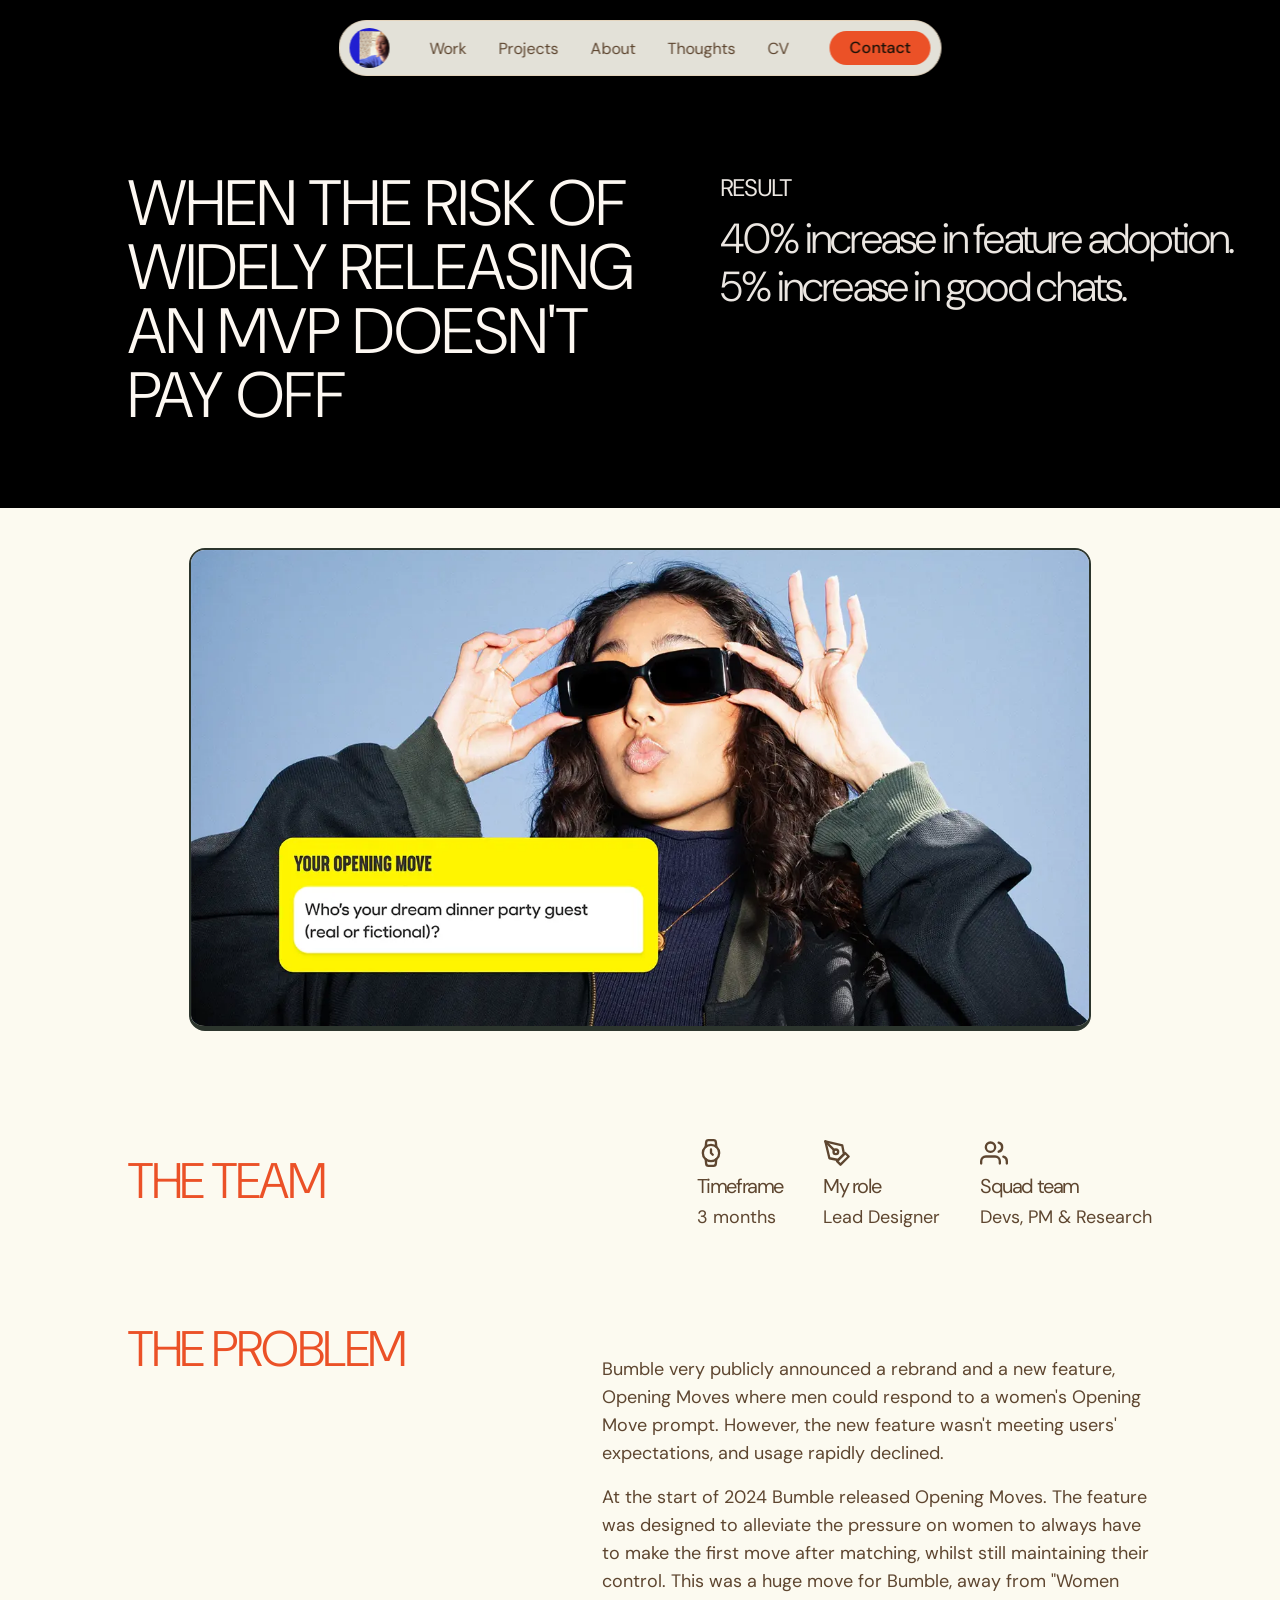
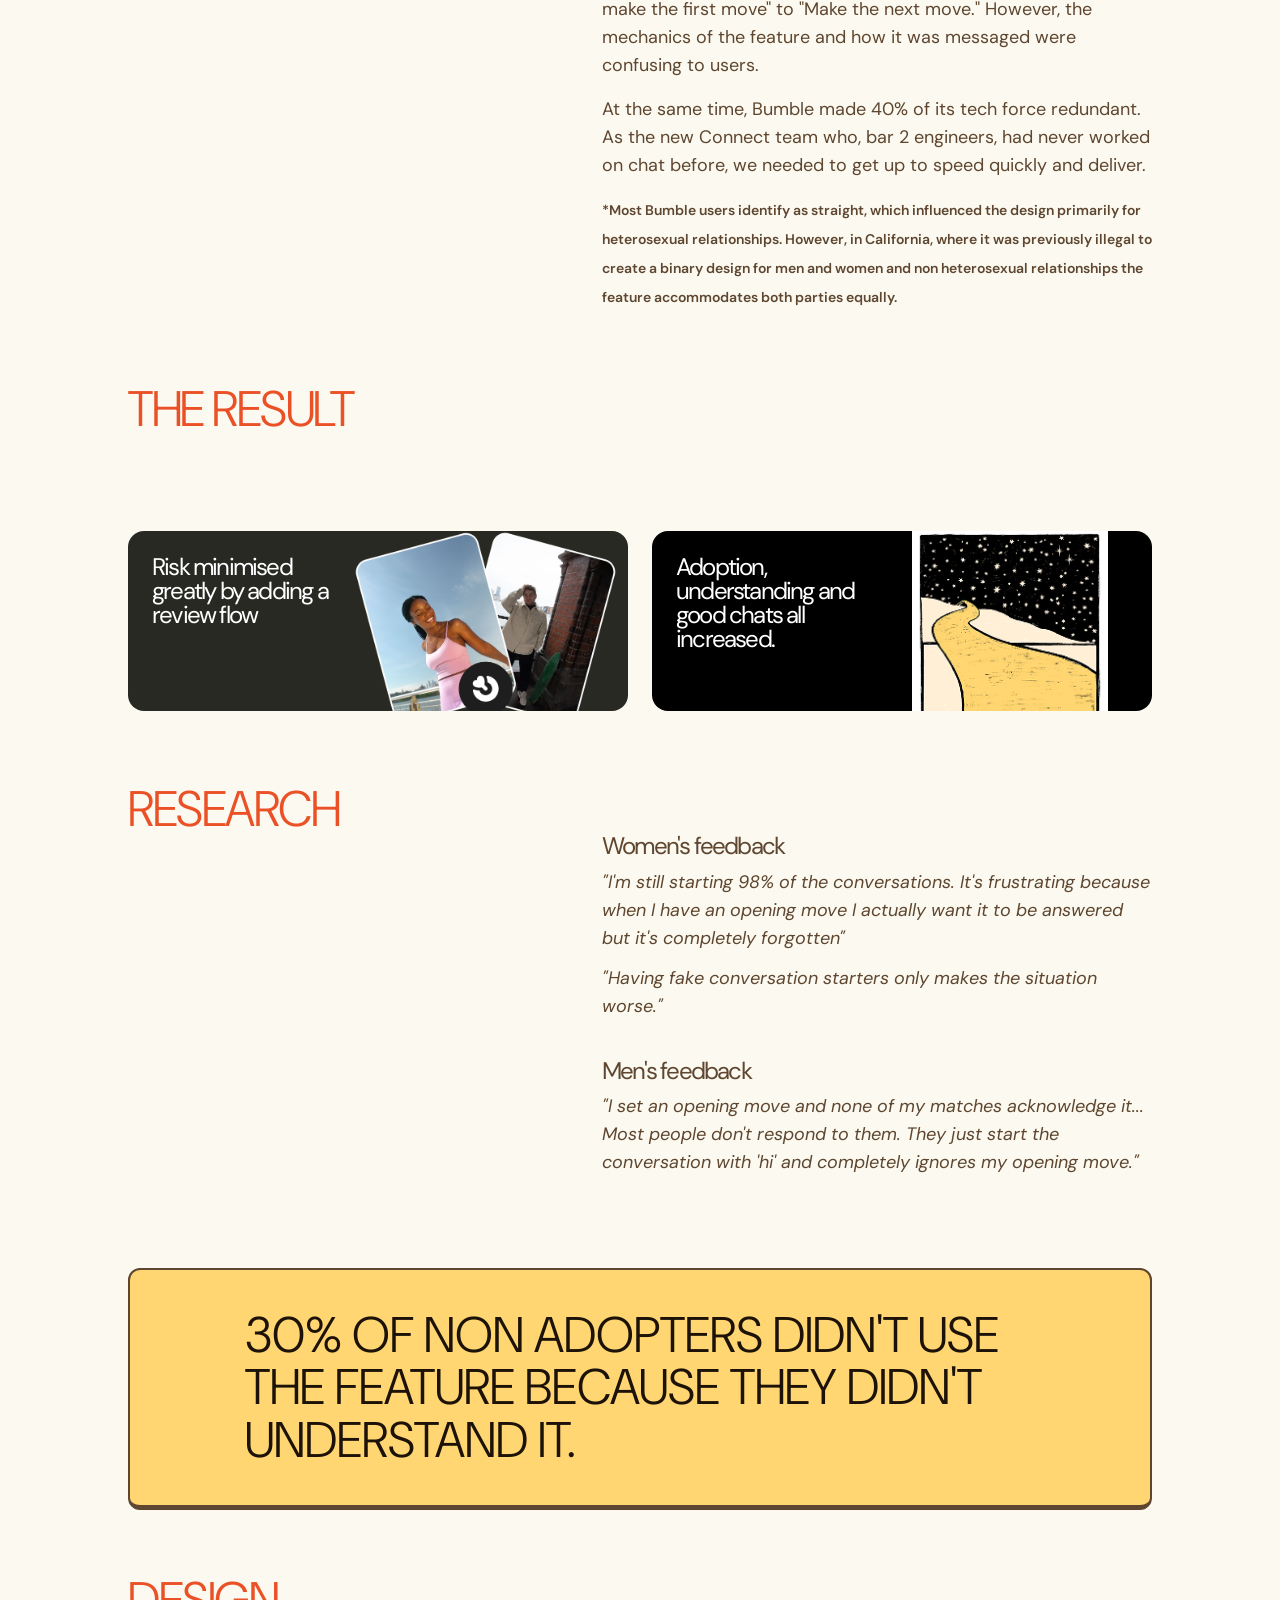
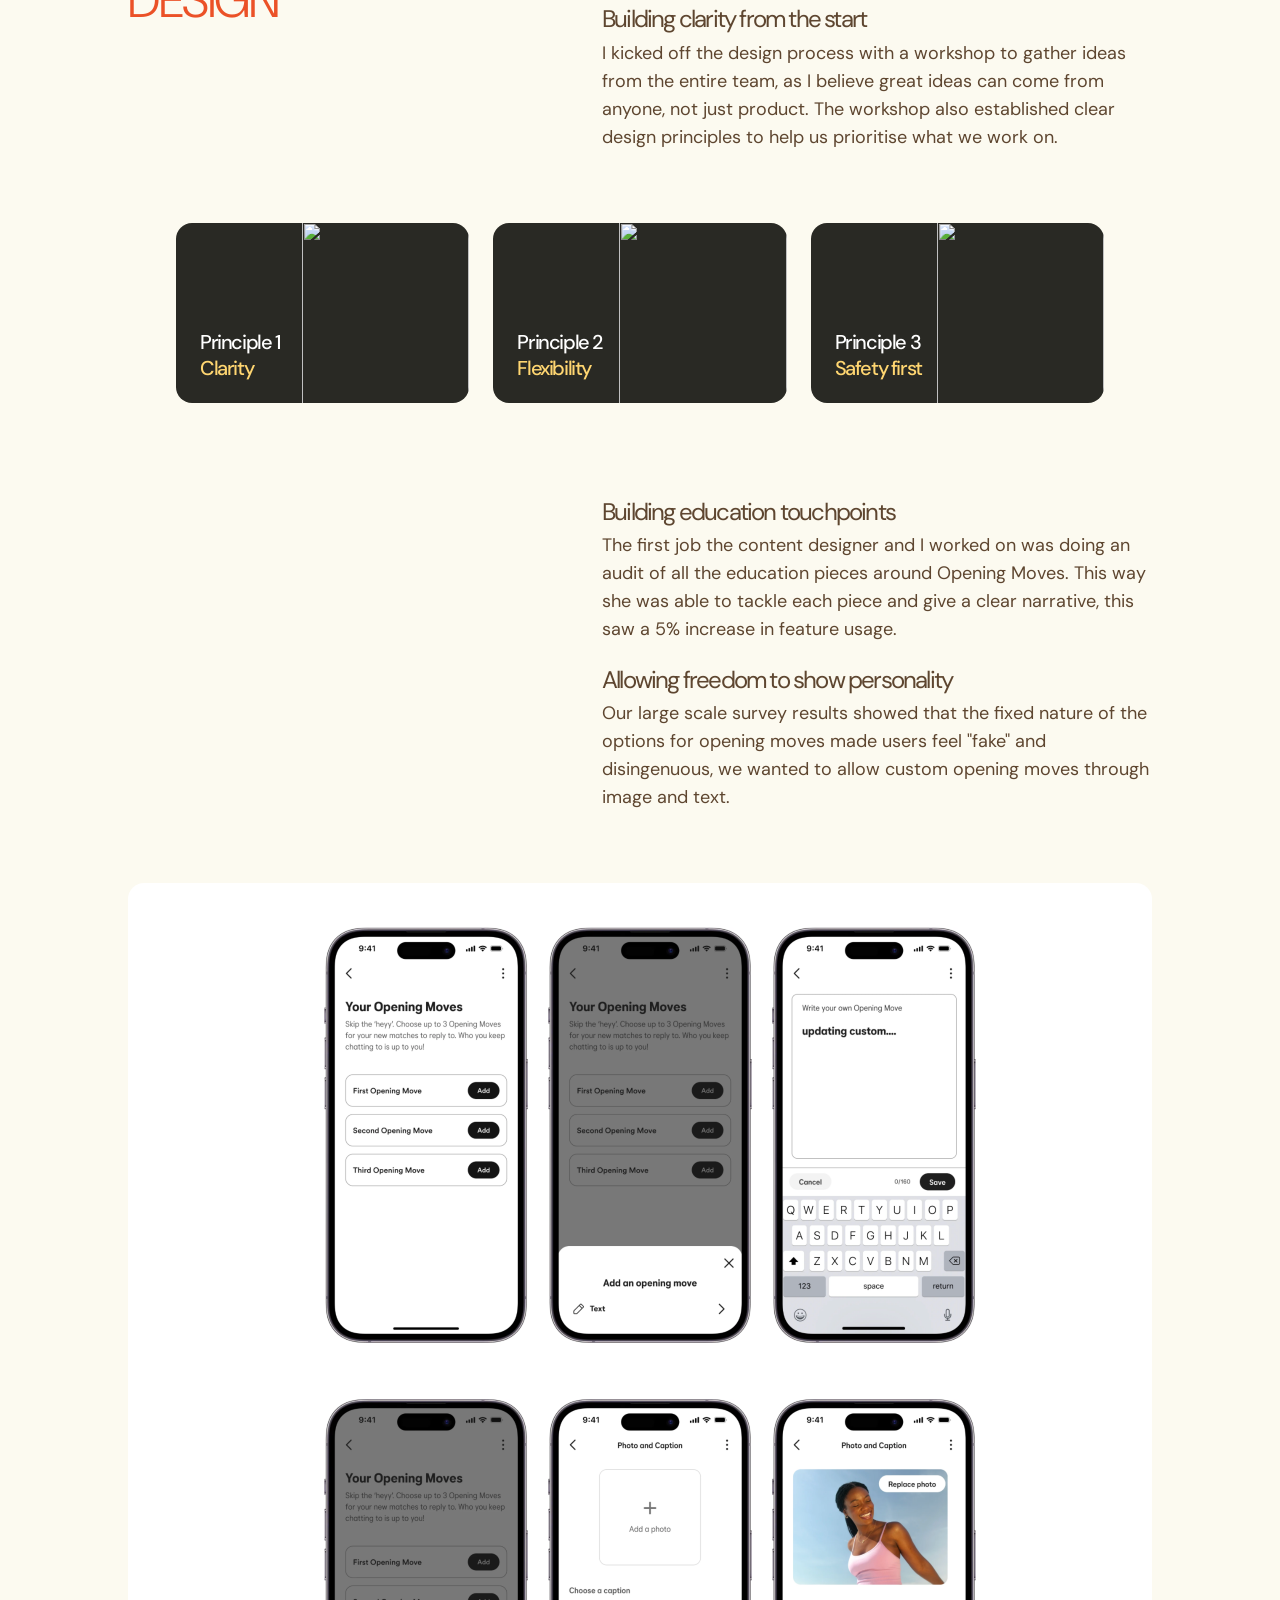
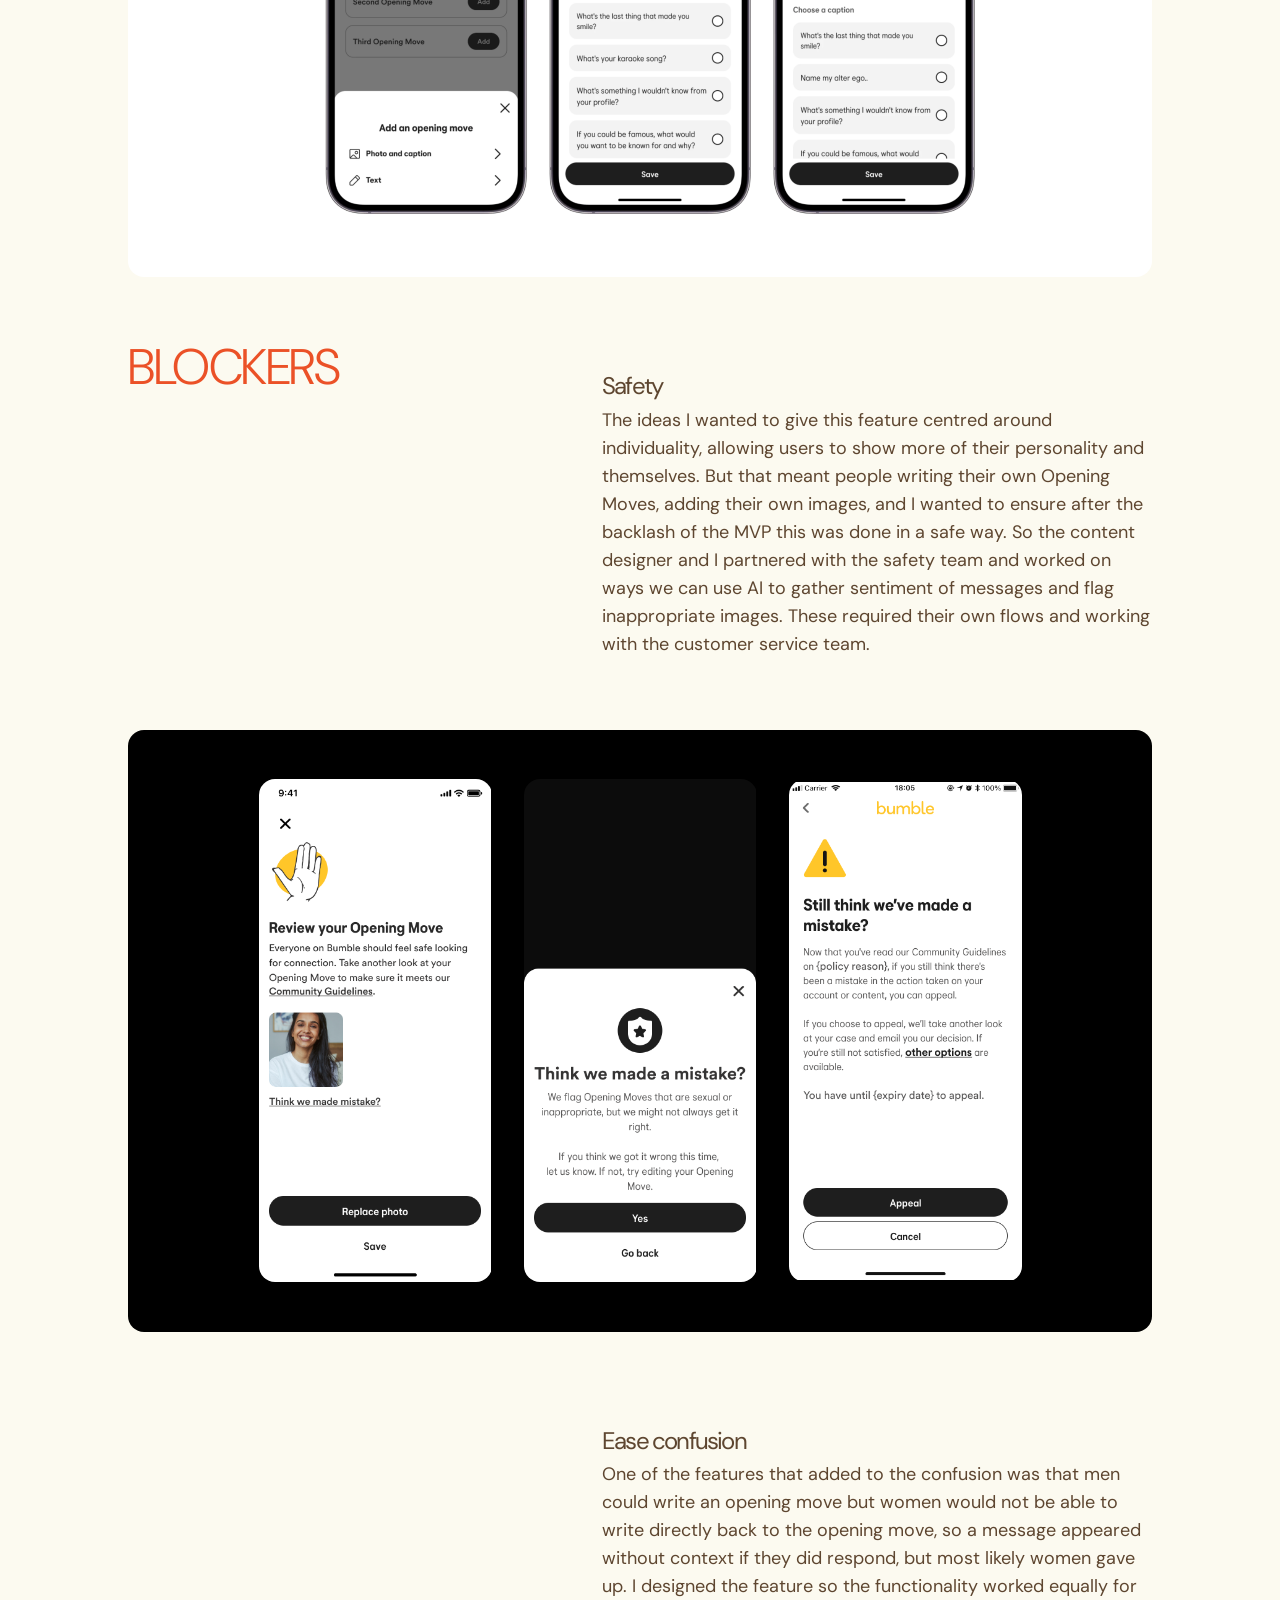
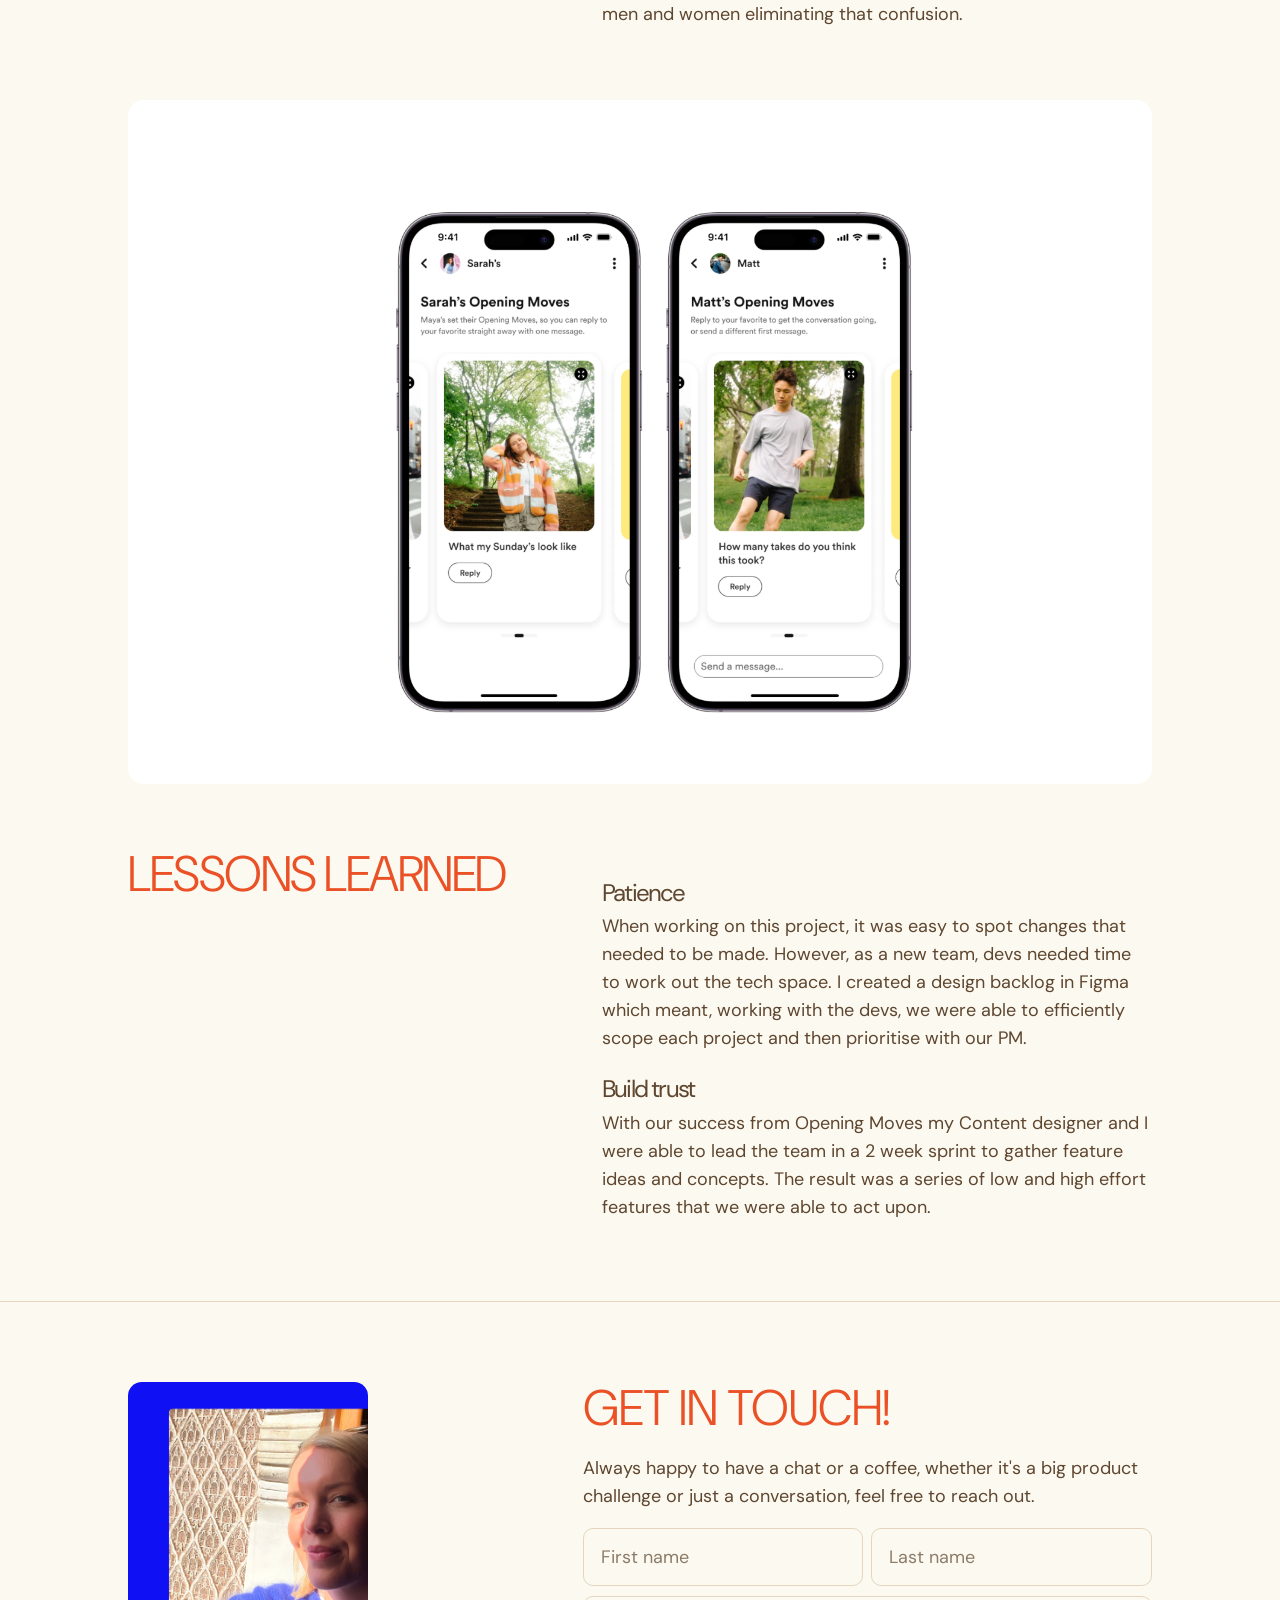
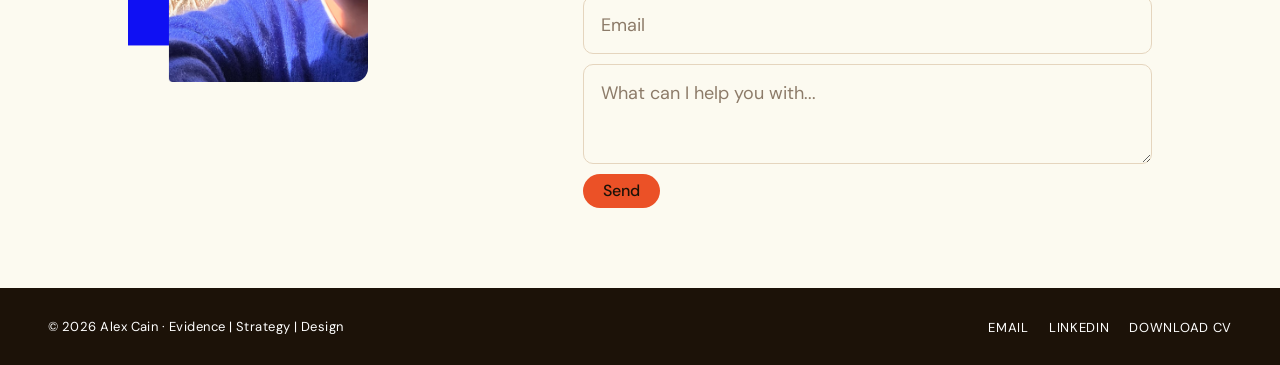
==== Bumble/index.html @ c49e1223 "Replace 'we' with 'I' in case study copy to better highlight personal contributions Co-Authored-By: " ====
<!DOCTYPE html>
<html lang="en">
<head>
  <meta charset="UTF-8">
  <meta name="viewport" content="width=device-width, initial-scale=1.0">
  <link rel="icon" type="image/svg+xml" href="../favicon.svg">
  <title>When the risk of widely releasing an MVP doesn't pay off — Alex Cain</title>
  <link rel="preconnect" href="https://fonts.googleapis.com">
  <link rel="preconnect" href="https://fonts.gstatic.com" crossorigin>
  <link href="https://fonts.googleapis.com/css2?family=DM+Sans:ital,wght@0,300;0,400;0,500;0,600;1,300;1,400&display=swap" rel="stylesheet">
  <script src="https://cdnjs.cloudflare.com/ajax/libs/gsap/3.12.2/gsap.min.js" defer></script>
  <script src="https://cdnjs.cloudflare.com/ajax/libs/gsap/3.12.2/ScrollTrigger.min.js" defer></script>
  <style>
    *, *::before, *::after { margin: 0; padding: 0; box-sizing: border-box; }

    :root {
      --blue:   #3737f5;
      --orange: #eb5127;
      --cream:  #fcfaf0;
      --brown:  #5e4630;
      --dark:   #1c1208;
      --border: #e5d5be;
      --white:  #ffffff;
      --pad-section-v:    80px;
      --pad-section-h:    48px;
      --pad-section-h-md: 4rem;
      --pad-section-h-lg: 8rem;
      --radius-card:  16px;
      --radius-pill:  100px;
      --radius-input: 10px;
    }

    html { scroll-behavior: smooth; }
    body {
      background: var(--cream);
      font-family: 'DM Sans', sans-serif;
      color: var(--brown);
      overflow-x: hidden;
    }

    /* ── NAV ── */
    .nav-wrapper {
      position: fixed; top: 20px; left: 50%; transform: translateX(-50%);
      z-index: 100;
    }
    .nav {
      display: flex; align-items: center; gap: 40px;
      padding: 8px 10px; height: 56px;
      background: rgba(252,250,240,.9);
      backdrop-filter: blur(8px); -webkit-backdrop-filter: blur(8px);
      border-radius: 28px; border: 1px solid var(--border);
      white-space: nowrap;
      transition: gap 0.3s ease;
    }
    .nav--scrolled .nav-avatar,
    .nav--scrolled .nav-links,
    .nav--scrolled .nav-hamburger { display: none; }
    .nav--scrolled { gap: 0; }
    .nav-avatar {
      width: 40px; height: 40px; border-radius: 50%; overflow: hidden; flex-shrink: 0;
      display: block; text-decoration: none;
    }
    .nav-avatar img { width: 100%; height: 100%; object-fit: cover; object-position: center top; display: block; }
    .nav-links { display: flex; align-items: center; gap: 32px; list-style: none; }
    .nav-links a {
      font-family: 'DM Sans', sans-serif; font-weight: 400; font-size: 16px;
      color: var(--brown); text-decoration: none; transition: opacity .15s;
    }
    .nav-links a:hover { opacity: .6; }
    a.nav-cta {
      background: var(--orange); color: var(--dark) !important;
      font-family: 'DM Sans', sans-serif; font-weight: 500; font-size: 16px;
      padding: 6px 20px 7px; border-radius: 99px;
      white-space: nowrap; text-decoration: none; transition: opacity .15s; letter-spacing: 0;
    }
    a.nav-cta:hover { opacity: .82; }
    .nav-hamburger {
      display: none; flex-direction: column; gap: 5px;
      cursor: pointer; background: none; border: none; padding: 4px; flex-shrink: 0;
    }
    .nav-hamburger span { display: block; width: 22px; height: 2px; background: var(--dark); border-radius: 2px; }
    .nav-drawer {
      display: none; position: absolute; top: calc(100% + 8px); left: 50%; transform: translateX(-50%);
      background: rgba(252,250,240,.97); backdrop-filter: blur(8px); -webkit-backdrop-filter: blur(8px);
      border: 1px solid var(--border); border-radius: 20px;
      padding: 16px 24px 20px; flex-direction: column; gap: 16px; z-index: 99;
      min-width: 200px;
    }
    .nav-drawer.open { display: flex; }
    .nav-drawer a {
      font-family: 'DM Sans', sans-serif; font-weight: 400; font-size: 18px;
      color: var(--brown); text-decoration: none; transition: opacity .15s;
    }
    .nav-drawer a:hover { opacity: .6; }
    .nav-drawer a.nav-cta {
      background: var(--orange); color: var(--dark) !important;
      padding: 8px 20px; border-radius: 99px; align-self: flex-start; margin-top: 4px; font-size: 16px;
    }

    /* ── SECTION HEADING ── */
    .section-heading {
      font-family: 'DM Sans', sans-serif; font-weight: 300;
      font-size: clamp(36px, 3.9vw, 50px); line-height: 1.05;
      color: var(--orange); text-transform: uppercase; letter-spacing: -1.5px;
    }

    /* ── CASE STUDY HERO ── */
    .cs-hero {
      background: #000000;
      display: flex;
      align-items: flex-start;
      justify-content: space-between;
      gap: 48px;
      padding: 172px var(--pad-section-h) var(--pad-section-v);
      min-height: 432px;
    }
    .cs-hero-left { flex: 0 0 auto; max-width: 544px; }
    .cs-hero-title {
      font-family: 'DM Sans', sans-serif; font-weight: 300;
      font-size: clamp(40px, 5.5vw, 64px); line-height: 1.0;
      color: #fdf8f2; text-transform: uppercase;
    }
    .cs-hero-right { flex: 0 0 auto; max-width: 550px; }
    .cs-results-label {
      font-family: 'DM Sans', sans-serif; font-weight: 400;
      font-size: 24px; letter-spacing: -1.8px;
      color: rgba(253,248,242,0.93);
      margin-bottom: 12px;
    }
    .cs-results-text {
      font-family: 'DM Sans', sans-serif; font-weight: 300;
      font-size: clamp(24px, 3.5vw, 42px); line-height: 1.15; letter-spacing: -1.8px;
      color: rgba(253,248,242,0.93);
    }

    /* ── HERO IMAGE ── */
    .cs-image-wrap {
      display: flex;
      justify-content: center;
      padding: 40px var(--pad-section-h) var(--pad-section-v);
    }
    .cs-image-frame {
      border: 2px solid #2c352d;
      border-bottom: 5px solid #2c352d;
      border-radius: 16px;
      overflow: hidden;
      max-width: 902px;
      width: 100%;
    }
    .cs-image-frame img,
    .cs-image-frame video { width: 100%; display: block; }

    /* ── TEAM STRIP ── */
    .cs-team {
      display: flex;
      align-items: center;
      justify-content: space-between;
      padding: 20px var(--pad-section-h);
      min-height: 128px;
    }
    .cs-team-heading {
      font-family: 'DM Sans', sans-serif; font-weight: 300;
      font-size: clamp(36px, 3.9vw, 50px); line-height: 1.05;
      color: var(--orange); text-transform: uppercase; letter-spacing: -1.5px;
    }
    .cs-team-meta {
      display: flex;
      gap: 40px;
      align-items: flex-start;
    }
    .cs-meta-block {
      display: flex;
      flex-direction: column;
      gap: 6px;
      padding-top: 8px;
    }
    .cs-meta-icon {
      width: 28px; height: 28px;
      display: block;
      margin-bottom: 2px;
    }
    .cs-meta-label {
      font-family: 'DM Sans', sans-serif; font-weight: 400;
      font-size: 20px; letter-spacing: -1.4px;
      color: var(--brown); line-height: 1.1;
    }
    .cs-meta-value {
      font-family: 'DM Sans', sans-serif; font-weight: 400;
      font-size: 18px; line-height: 28px;
      color: var(--brown);
    }

    /* ── CONTENT AREA ── */
    .cs-content {
      display: flex;
      flex-direction: column;
      gap: 64px;
      padding: 72px var(--pad-section-h);
    }

    /* ── CONTENT ROWS (2-col) ── */
    .cs-row {
      display: flex;
      justify-content: space-between;
      align-items: flex-start;
      gap: 40px;
    }
    .cs-row-left {
      flex: 0 0 380px;
      min-width: 0;
    }
    .cs-row-right {
      flex: 1;
      max-width: 550px;
      padding-top: 32px;
      padding-bottom: 8px;
    }
    .cs-row-right--wide { max-width: none; }

    /* Body text */
    .cs-body {
      font-family: 'DM Sans', sans-serif; font-weight: 400;
      font-size: 18px; line-height: 28px; color: var(--brown);
    }
    .cs-body p + p { margin-top: 16px; }
    .cs-body em { font-style: italic; }
    .cs-body strong { font-weight: 600; }
    .cs-sub {
      font-family: 'DM Sans', sans-serif; font-weight: 400;
      font-size: 24px; letter-spacing: -1.8px;
      color: var(--brown); line-height: 1.1;
      margin-bottom: 6px;
    }
    .cs-sub + .cs-sub { margin-top: 24px; }

    /* ── RESEARCH ITEMS ── */
    .cs-research-items {
      display: flex;
      flex-direction: column;
      gap: 0;
      max-width: 550px;
    }
    .cs-research-item {
      padding: 18px 0 20px;
    }
    .cs-research-label {
      font-family: 'DM Sans', sans-serif; font-weight: 400;
      font-size: 24px; letter-spacing: -1.8px; color: var(--brown);
      margin-bottom: 8px; line-height: 1.1;
    }
    .cs-research-body {
      font-family: 'DM Sans', sans-serif; font-weight: 400;
      font-size: 18px; line-height: 28px; color: var(--brown);
    }
    .cs-research-body em { font-style: italic; }
    .cs-research-body p + p { margin-top: 12px; }

    /* ── PULL QUOTE ── */
    .cs-pull-quote {
      border: 2px solid var(--brown);
      border-bottom: 5px solid var(--brown);
      border-radius: 12px;
      min-height: 242px;
      display: flex;
      align-items: center;
      justify-content: center;
      padding: 32px 48px;
      overflow: hidden;
    }
    .cs-pull-quote--yellow { background: #ffd671; }
    .cs-pull-quote--yellow .cs-pull-quote-text { color: var(--dark); }
    .cs-pull-quote-text {
      font-family: 'DM Sans', sans-serif; font-weight: 300;
      font-size: clamp(30px, 4vw, 50px); line-height: 1.05;
      text-transform: uppercase;
      max-width: 790px;
    }

    /* ── RESULT CARDS ── */
    .cs-result-cards {
      display: flex;
      gap: 24px;
      padding-top: 32px;
      padding-bottom: 8px;
    }
    .cs-principle-cards {
      display: flex;
      gap: 24px;
      padding: 0 48px;
    }

    /* ── DECO CARD (unified: result cards + principle cards) ── */
    .cs-deco-card {
      border-radius: 16px;
      overflow: hidden;
      position: relative;
      flex: 1;
      min-height: 180px;
    }
    .cs-deco-card--dark  { background: #292924; }
    .cs-deco-card--black { background: #000000; }
    .cs-deco-card-body {
      padding: 24px;
      position: relative;
      z-index: 1;
      width: 50%;
      display: flex;
      flex-direction: column;
      justify-content: flex-start;
      align-items: flex-start;
    }
    .cs-deco-card-body--end { justify-content: flex-end; min-height: 180px; }
    .cs-deco-card-img {
      position: absolute;
      right: 0;
      top: -1px;
      width: 57%;
      height: 196px;
    }
    .cs-deco-card-img img {
      width: 100%;
      height: 100%;
      object-fit: contain;
      object-position: center;
    }
    .cs-principle-cards .cs-deco-card-img img {
      object-fit: cover;
      object-position: top center;
    }
    .cs-deco-card-text {
      font-family: 'DM Sans', sans-serif; font-weight: 400;
      font-size: 24px; letter-spacing: -1.8px;
      color: white; line-height: 1.0;
    }
    .cs-principle-label {
      font-family: 'DM Sans', sans-serif; font-weight: 500;
      font-size: 20px; letter-spacing: -1.4px;
      color: white; line-height: 1.1;
      margin-bottom: 4px;
    }
    .cs-principle-name {
      font-family: 'DM Sans', sans-serif; font-weight: 500;
      font-size: 20px; letter-spacing: -1.4px;
      color: #ffd671; line-height: 1.1;
    }

    /* ── WHITE SCREENSHOT CARD ── */
    .cs-white-card {
      background: white;
      border-radius: 16px;
      overflow: hidden;
      display: flex;
      align-items: center;
      justify-content: center;
      padding: 32px;
    }
    .cs-white-card img {
      max-width: 685px;
      width: 100%;
      display: block;
      border-radius: 8px;
    }

    /* ── FULL WIDTH IMAGE ── */
    .cs-full-image {
      border: 1px solid #e5e7eb;
      border-bottom: 5px solid #e5e7eb;
      border-radius: 16px;
      overflow: hidden;
      width: 100%;
    }
    .cs-full-image img { width: 100%; display: block; }

    /* ── PHONE PANEL ── */
    .cs-phone-panel {
      background: #000000;
      border-radius: 16px;
      display: flex;
      gap: 32px;
      align-items: center;
      justify-content: center;
      min-height: 602px;
      overflow: hidden;
      width: 100%;
    }
    .cs-phone-panel-phone {
      height: 503px;
      width: 233px;
      border-radius: 16px;
      overflow: hidden;
      position: relative;
      flex-shrink: 0;
    }
    .cs-phone-panel-phone img {
      position: absolute;
      inset: 0;
      width: 100%;
      height: 100%;
      object-fit: contain;
    }

    /* ── CONTACT ── */
    .contact { border-top: 1px solid var(--border); padding: var(--pad-section-v) var(--pad-section-h); }
    .contact-grid { display: grid; grid-template-columns: 1fr 1.4fr; gap: 48px; max-width: 1450px; }
    .contact-photo { width: 240px; height: 300px; border-radius: 14px; object-fit: cover; object-position: center 15%; display: block; }
    .contact-blurb { font-family: 'DM Sans', sans-serif; font-weight: 400; font-size: 18px; line-height: 28px; color: var(--brown); margin-top: 20px; }
    .contact-heading { font-family: 'DM Sans', sans-serif; font-weight: 300; font-size: clamp(36px, 3.9vw, 50px); line-height: 1.05; color: var(--orange); text-transform: uppercase; margin-bottom: 8px; }
    .contact-form { display: flex; flex-direction: column; gap: 10px; margin-top: 18px; }
    .form-name-row { display: grid; grid-template-columns: 1fr 1fr; gap: 8px; }
    @media (max-width: 600px) { .form-name-row { grid-template-columns: 1fr; } }
    .form-field { background: var(--cream); border: 1px solid var(--border); border-radius: 10px; padding: 14px 17px; font-family: 'DM Sans', sans-serif; font-weight: 400; font-size: 18px; line-height: 28px; color: var(--dark); width: 100%; outline: none; appearance: none; transition: border-color .15s; }
    .form-field::placeholder { color: var(--brown); opacity: .7; }
    .form-field:focus { border-color: var(--orange); }
    textarea.form-field { height: 100px; resize: vertical; }
    .form-submit { background: var(--orange); color: var(--dark); font-family: 'DM Sans', sans-serif; font-weight: 500; font-size: 16px; letter-spacing: 0; border: none; border-radius: 99px; padding: 6px 20px 7px; cursor: pointer; align-self: flex-start; transition: opacity .15s; }
    .form-submit:hover { opacity: .82; }

    /* ── FOOTER BAR ── */
    .footer-bar { background: var(--dark); padding: 28px 48px; display: flex; align-items: center; justify-content: space-between; flex-wrap: wrap; gap: 12px; }
    .footer-copy { font-family: 'DM Sans', sans-serif; font-weight: 400; font-size: 13px; letter-spacing: .46px; color: var(--white); }
    .footer-links { display: flex; gap: 20px; list-style: none; }
    .footer-links a { font-family: 'DM Sans', sans-serif; font-weight: 400; font-size: 13px; letter-spacing: .69px; text-transform: uppercase; color: var(--white); text-decoration: none; transition: opacity .15s; }
    .footer-links a:hover { opacity: .65; }

    /* ── RESPONSIVE ── */
    @media (max-width: 900px) {
      .nav { gap: 16px; max-width: calc(100vw - 32px); }
      .nav-links { display: none; }
      .nav-hamburger { display: flex; }
      .cs-hero { flex-direction: column; gap: 32px; padding: 140px 24px 56px; min-height: auto; }
      .cs-hero-left { max-width: 100%; }
      .cs-hero-right { max-width: 100%; }
      .cs-image-wrap { padding: var(--pad-section-v) 24px; }
      .cs-team { flex-direction: column; align-items: flex-start; padding: 32px 24px; gap: 20px; min-height: auto; }
      .cs-team-meta { flex-wrap: wrap; gap: 24px; }
      .cs-content { padding: 48px 24px; gap: 48px; }
      .cs-row { flex-direction: column; gap: 12px; }
      .cs-row-left { flex: none; width: 100%; }
      .cs-row-right { max-width: 100%; padding-top: 0; padding-bottom: 0; }
      .cs-result-cards { flex-direction: column; padding-top: 0; gap: 16px; }
      .cs-principle-cards { flex-direction: column; padding: 0; gap: 16px; }
      .cs-deco-card { min-height: 160px; }
      .cs-deco-card-body { min-height: 160px; }
      .cs-white-card { padding: 16px; }
      .cs-phone-panel { flex-direction: column; align-items: center; gap: 20px; min-height: auto; padding: 24px; }
      .cs-phone-panel-phone { height: 432px; width: 200px; }
      .cs-pull-quote { padding: 24px; }
      .contact { padding: 56px 24px; }
      .contact-grid { grid-template-columns: 1fr; gap: 40px; }
      .contact-photo { width: 180px; height: 220px; }
      .footer-bar { padding: 24px; }
    }
    @media (max-width: 600px) {
      .cs-hero { padding: 120px 24px 48px; }
      .cs-hero-title { font-size: 36px; }
      .cs-results-text { font-size: 22px; }
      .cs-pull-quote-text { font-size: 28px; }
      .cs-team-heading { font-size: 36px; }
    }
    @media (min-width: 768px) {
      .cs-hero { padding-left: var(--pad-section-h-md); padding-right: var(--pad-section-h-md); }
      .cs-image-wrap { padding-left: var(--pad-section-h-md); padding-right: var(--pad-section-h-md); }
      .cs-team { padding-left: var(--pad-section-h-md); padding-right: var(--pad-section-h-md); }
      .cs-content { padding-left: var(--pad-section-h-md); padding-right: var(--pad-section-h-md); }
      .contact { padding-left: var(--pad-section-h-md); padding-right: var(--pad-section-h-md); }
    }
    @media (min-width: 1024px) {
      .cs-hero { padding-left: var(--pad-section-h-lg); padding-right: var(--pad-section-h-lg); }
      .cs-image-wrap { padding-left: var(--pad-section-h-lg); padding-right: var(--pad-section-h-lg); }
      .cs-team { padding-left: var(--pad-section-h-lg); padding-right: var(--pad-section-h-lg); }
      .cs-content { padding-left: var(--pad-section-h-lg); padding-right: var(--pad-section-h-lg); }
      .contact { padding-left: var(--pad-section-h-lg); padding-right: var(--pad-section-h-lg); }
    }
  </style>
  <!-- Google Analytics -->
  <script async src="https://www.googletagmanager.com/gtag/js?id=G-KH9T2QPRMX"></script>
  <script>
    window.dataLayer = window.dataLayer || [];
    function gtag(){dataLayer.push(arguments);}
    gtag('js', new Date());
    gtag('config', 'G-KH9T2QPRMX');
  </script>
</head>
<body>

<!-- NAV -->
<header>
  <div class="nav-wrapper">
    <nav class="nav" aria-label="Main navigation">
      <a href="../index.html" class="nav-avatar">
        <img src="../assets/alex-hero.jpg" alt="Alex Cain">
      </a>
      <ul class="nav-links" role="list">
        <li><a href="../work.html">Work</a></li>
        <li><a href="../projects.html">Projects</a></li>
        <li><a href="../about.html">About</a></li>
        <li><a href="https://substack.com/@alexcaindesign" target="_blank" rel="noopener">Thoughts</a></li>
        <li><a href="https://docs.google.com/document/d/1baQoC_o6pZB8Hsee8ddzqnkunp4sn146tAxX6LeLSK4/edit?pli=1&tab=t.vh9lp2u1ry7g#heading=h.x8fm1uorkbaw" target="_blank" rel="noopener">CV</a></li>
      </ul>
      <a href="#contact" class="nav-cta">Contact</a>
      <button class="nav-hamburger" aria-label="Open menu" aria-expanded="false" onclick="toggleMenu(this)">
        <span></span><span></span><span></span>
      </button>
    </nav>
    <nav class="nav-drawer" id="navDrawer" aria-label="Mobile navigation">
      <a href="../work.html" onclick="closeMenu()">Work</a>
      <a href="../projects.html" onclick="closeMenu()">Projects</a>
      <a href="../about.html" onclick="closeMenu()">About</a>
      <a href="../index.html#apps" onclick="closeMenu()">Thoughts</a>
      <a href="https://docs.google.com/document/d/1baQoC_o6pZB8Hsee8ddzqnkunp4sn146tAxX6LeLSK4/edit?pli=1&tab=t.vh9lp2u1ry7g#heading=h.x8fm1uorkbaw" target="_blank" rel="noopener" onclick="closeMenu()">CV</a>
      <a href="#contact" class="nav-cta" onclick="closeMenu()">Contact</a>
    </nav>
  </div>
</header>

<!-- CASE STUDY HERO -->
<section class="cs-hero" aria-label="Case study hero">
  <div class="cs-hero-left">
    <h1 class="cs-hero-title">When the risk of widely releasing an MVP doesn't pay off</h1>
  </div>
  <div class="cs-hero-right">
    <p class="cs-results-label">RESULT</p>
    <p class="cs-results-text">40% increase in feature adoption.</p>
    <p class="cs-results-text">5% increase in good chats.</p>
  </div>
</section>

<!-- HERO IMAGE -->
<div class="cs-image-wrap">
  <div class="cs-image-frame">
    <img src="hero-bumble.jpg" alt="Bumble Opening Moves case study">
  </div>
</div>

<!-- TEAM STRIP -->
<div class="cs-team">
  <h2 class="cs-team-heading">The team</h2>
  <div class="cs-team-meta">
    <div class="cs-meta-block">
      <svg class="cs-meta-icon" viewBox="0 0 24 24" fill="none" stroke="currentColor" stroke-width="2" stroke-linecap="round" stroke-linejoin="round" aria-hidden="true"><circle cx="12" cy="12" r="7"/><polyline points="12 9 12 12 13.5 13.5"/><path d="M16.51 17.35l-.35 3.83a2 2 0 0 1-2 1.82H9.83a2 2 0 0 1-2-1.82l-.35-3.83m.01-10.7l.35-3.83A2 2 0 0 1 9.83 1h4.35a2 2 0 0 1 2 1.82l.35 3.83"/></svg>
      <span class="cs-meta-label">Timeframe</span>
      <span class="cs-meta-value">3 months</span>
    </div>
    <div class="cs-meta-block">
      <svg class="cs-meta-icon" viewBox="0 0 24 24" fill="none" stroke="currentColor" stroke-width="2" stroke-linecap="round" stroke-linejoin="round" aria-hidden="true"><path d="M12 19l7-7 3 3-7 7-3-3z"/><path d="M18 13l-1.5-7.5L2 2l3.5 14.5L13 18l5-5z"/><path d="M2 2l7.586 7.586"/><circle cx="11" cy="11" r="2"/></svg>
      <span class="cs-meta-label">My role</span>
      <span class="cs-meta-value">Lead Designer</span>
    </div>
    <div class="cs-meta-block">
      <svg class="cs-meta-icon" viewBox="0 0 24 24" fill="none" stroke="currentColor" stroke-width="2" stroke-linecap="round" stroke-linejoin="round" aria-hidden="true"><path d="M17 21v-2a4 4 0 0 0-4-4H5a4 4 0 0 0-4 4v2"/><circle cx="9" cy="7" r="4"/><path d="M23 21v-2a4 4 0 0 0-3-3.87"/><path d="M16 3.13a4 4 0 0 1 0 7.75"/></svg>
      <span class="cs-meta-label">Squad team</span>
      <span class="cs-meta-value">Devs, PM &amp; Research</span>
    </div>
  </div>
</div>

<!-- CONTENT -->
<div class="cs-content">

  <!-- THE PROBLEM -->
  <div class="cs-row">
    <div class="cs-row-left">
      <h2 class="section-heading">The problem</h2>
    </div>
    <div class="cs-row-right">
      <div class="cs-body">
        <p>Bumble very publicly announced a rebrand and a new feature, Opening Moves where men could respond to a women's Opening Move prompt. However, the new feature wasn't meeting users' expectations, and usage rapidly declined.</p>
        <p>At the start of 2024 Bumble released Opening Moves. The feature was designed to alleviate the pressure on women to always have to make the first move after matching, whilst still maintaining their control. This was a huge move for Bumble, away from "Women make the first move" to "Make the next move." However, the mechanics of the feature and how it was messaged were confusing to users.</p>
        <p>At the same time, Bumble made 40% of its tech force redundant. As the new Connect team who, bar 2 engineers, had never worked on chat before, we needed to get up to speed quickly and deliver.</p>
        <p style="margin-top:16px"><strong style="font-size:14px; font-weight:600;">*Most Bumble users identify as straight, which influenced the design primarily for heterosexual relationships. However, in California, where it was previously illegal to create a binary design for men and women and non heterosexual relationships the feature accommodates both parties equally.</strong></p>
      </div>
    </div>
  </div>

  <!-- THE RESULT -->
  <div class="cs-row">
    <div class="cs-row-left">
      <h2 class="section-heading">The Result</h2>
    </div>
  </div>
  <div class="cs-result-cards">
    <div class="cs-deco-card cs-deco-card--dark">
      <div class="cs-deco-card-body">
        <p class="cs-deco-card-text">Risk minimised greatly by adding a review flow</p>
      </div>
      <div class="cs-deco-card-img">
        <img src="result-deco-a.png" alt="">
      </div>
    </div>
    <div class="cs-deco-card cs-deco-card--black">
      <div class="cs-deco-card-body">
        <p class="cs-deco-card-text">Adoption, understanding and good chats all increased.</p>
      </div>
      <div class="cs-deco-card-img">
        <img src="result-deco-b.png" alt="">
      </div>
    </div>
  </div>

  <!-- RESEARCH -->
  <div class="cs-row">
    <div class="cs-row-left">
      <h2 class="section-heading">Research</h2>
    </div>
    <div class="cs-row-right">
      <div class="cs-research-items">
        <div class="cs-research-item">
          <p class="cs-research-label">Women's feedback</p>
          <div class="cs-research-body">
            <p><em>"I'm still starting 98% of the conversations. It's frustrating because when I have an opening move I actually want it to be answered but it's completely forgotten"</em></p>
            <p><em>"Having fake conversation starters only makes the situation worse."</em></p>
          </div>
        </div>
        <div class="cs-research-item">
          <p class="cs-research-label">Men's feedback</p>
          <div class="cs-research-body">
            <p><em>"I set an opening move and none of my matches acknowledge it... Most people don't respond to them. They just start the conversation with 'hi' and completely ignores my opening move."</em></p>
          </div>
        </div>
      </div>
    </div>
  </div>

  <!-- PULL QUOTE -->
  <div class="cs-pull-quote cs-pull-quote--yellow">
    <p class="cs-pull-quote-text">30% of non adopters didn't use the feature because they didn't understand it.</p>
  </div>

  <!-- DESIGN -->
  <div class="cs-row">
    <div class="cs-row-left">
      <h2 class="section-heading">Design</h2>
    </div>
    <div class="cs-row-right">
      <p class="cs-sub">Building clarity from the start</p>
      <div class="cs-body">
        <p>I kicked off the design process with a workshop to gather ideas from the entire team, as I believe great ideas can come from anyone, not just product. The workshop also established clear design principles to help us prioritise what we work on.</p>
      </div>
    </div>
  </div>

  <!-- PRINCIPLE CARDS -->
  <div class="cs-principle-cards">
    <div class="cs-deco-card cs-deco-card--dark">
      <div class="cs-deco-card-body cs-deco-card-body--end">
        <p class="cs-principle-label">Principle 1</p>
        <p class="cs-principle-name">Clarity</p>
      </div>
      <div class="cs-deco-card-img">
        <img src="principle-deco-a.png" alt="">
      </div>
    </div>
    <div class="cs-deco-card cs-deco-card--dark">
      <div class="cs-deco-card-body cs-deco-card-body--end">
        <p class="cs-principle-label">Principle 2</p>
        <p class="cs-principle-name">Flexibility</p>
      </div>
      <div class="cs-deco-card-img">
        <img src="principle-deco-b.png" alt="">
      </div>
    </div>
    <div class="cs-deco-card cs-deco-card--dark">
      <div class="cs-deco-card-body cs-deco-card-body--end">
        <p class="cs-principle-label">Principle 3</p>
        <p class="cs-principle-name">Safety first</p>
      </div>
      <div class="cs-deco-card-img">
        <img src="principle-deco-c.png" alt="" style="object-position: right top;">
      </div>
    </div>
  </div>

  <!-- DESIGN CONTINUED (no heading) -->
  <div class="cs-row">
    <div class="cs-row-left"><!-- spacing --></div>
    <div class="cs-row-right">
      <p class="cs-sub">Building education touchpoints</p>
      <div class="cs-body">
        <p>The first job the content designer and I worked on was doing an audit of all the education pieces around Opening Moves. This way she was able to tackle each piece and give a clear narrative, this saw a 5% increase in feature usage.</p>
      </div>
      <p class="cs-sub" style="margin-top: 24px;">Allowing freedom to show personality</p>
      <div class="cs-body">
        <p>Our large scale survey results showed that the fixed nature of the options for opening moves made users feel "fake" and disingenuous, we wanted to allow custom opening moves through image and text.</p>
      </div>
    </div>
  </div>

  <!-- SCREENSHOT 1 -->
  <div class="cs-white-card">
    <img src="screenshot-1.png" alt="Opening Moves design — education and customisation">
  </div>

  <!-- BLOCKERS -->
  <div class="cs-row">
    <div class="cs-row-left">
      <h2 class="section-heading">Blockers</h2>
    </div>
    <div class="cs-row-right">
      <p class="cs-sub">Safety</p>
      <div class="cs-body">
        <p>The ideas I wanted to give this feature centred around individuality, allowing users to show more of their personality and themselves. But that meant people writing their own Opening Moves, adding their own images, and I wanted to ensure after the backlash of the MVP this was done in a safe way. So the content designer and I partnered with the safety team and worked on ways we can use AI to gather sentiment of messages and flag inappropriate images. These required their own flows and working with the customer service team.</p>
      </div>
    </div>
  </div>

  <!-- PHONE PANEL -->
  <div class="cs-phone-panel">
    <div class="cs-phone-panel-phone">
      <img src="phone-a.png" alt="Bumble Opening Moves — review flow screen">
    </div>
    <div class="cs-phone-panel-phone">
      <img src="phone-b.png" alt="Bumble Opening Moves — appeal prompt screen">
    </div>
    <div class="cs-phone-panel-phone">
      <img src="phone-c.png" alt="Bumble Opening Moves — appeal confirmation screen">
    </div>
  </div>

  <!-- EASE CONFUSION (no heading) -->
  <div class="cs-row">
    <div class="cs-row-left"><!-- spacing --></div>
    <div class="cs-row-right">
      <p class="cs-sub">Ease confusion</p>
      <div class="cs-body">
        <p>One of the features that added to the confusion was that men could write an opening move but women would not be able to write directly back to the opening move, so a message appeared without context if they did respond, but most likely women gave up. I designed the feature so the functionality worked equally for men and women eliminating that confusion.</p>
      </div>
    </div>
  </div>

  <!-- SCREENSHOT 3 -->
  <div class="cs-white-card">
    <img src="screenshot-3.png" alt="Opening Moves redesigned flow for men and women">
  </div>

  <!-- LESSONS LEARNED -->
  <div class="cs-row">
    <div class="cs-row-left">
      <h2 class="section-heading">Lessons learned</h2>
    </div>
    <div class="cs-row-right">
      <p class="cs-sub">Patience</p>
      <div class="cs-body">
        <p>When working on this project, it was easy to spot changes that needed to be made. However, as a new team, devs needed time to work out the tech space. I created a design backlog in Figma which meant, working with the devs, we were able to efficiently scope each project and then prioritise with our PM.</p>
      </div>
      <p class="cs-sub" style="margin-top: 24px;">Build trust</p>
      <div class="cs-body">
        <p>With our success from Opening Moves my Content designer and I were able to lead the team in a 2 week sprint to gather feature ideas and concepts. The result was a series of low and high effort features that we were able to act upon.</p>
      </div>
    </div>
  </div>

</div><!-- /cs-content -->

<!-- LET'S WORK TOGETHER -->
<section class="contact" id="contact" aria-labelledby="contact-heading">
  <div class="contact-grid">
    <div>
      <img src="../assets/alex-contact.jpg" alt="Alex Cain" class="contact-photo">
    </div>
    <div>
      <h2 class="contact-heading" id="contact-heading">Get in touch!</h2>
      <p class="contact-blurb">Always happy to have a chat or a coffee, whether it's a big product challenge or just a conversation, feel free to reach&nbsp;out.</p>
      <form class="contact-form" action="https://formsubmit.co/hi@alexecain.com" method="POST">
        <input type="hidden" name="_subject" value="New message from portfolio">
        <input type="hidden" name="_captcha" value="false">
        <div class="form-name-row">
          <input type="text"  class="form-field" name="first_name" placeholder="First name" autocomplete="given-name" required>
          <input type="text"  class="form-field" name="last_name"  placeholder="Last name"  autocomplete="family-name">
        </div>
        <input type="email" class="form-field" name="email" placeholder="Email" autocomplete="email" required>
        <textarea class="form-field" name="message" placeholder="What can I help you with..." required></textarea>
        <button type="submit" class="form-submit">Send</button>
      </form>
    </div>
  </div>
</section>

<!-- FOOTER BAR -->
<footer class="footer-bar">
  <p class="footer-copy">© 2026 Alex Cain · Evidence | Strategy | Design</p>
  <ul class="footer-links" role="list">
    <li><a href="mailto:hi@alexecain.com">Email</a></li>
    <li><a href="https://www.linkedin.com/in/alexandraecain/" target="_blank" rel="noopener noreferrer">LinkedIn</a></li>
    <li><a href="https://docs.google.com/document/d/1baQoC_o6pZB8Hsee8ddzqnkunp4sn146tAxX6LeLSK4/edit?pli=1&tab=t.vh9lp2u1ry7g#heading=h.x8fm1uorkbaw" target="_blank" rel="noopener">Download CV</a></li>
  </ul>
</footer>

<script>
  function toggleMenu(btn) {
    const drawer = document.getElementById('navDrawer');
    const open = drawer.classList.toggle('open');
    btn.setAttribute('aria-expanded', String(open));
  }
  function closeMenu() {
    document.getElementById('navDrawer').classList.remove('open');
    const btn = document.querySelector('.nav-hamburger');
    if (btn) btn.setAttribute('aria-expanded', 'false');
  }

  // Nav scroll collapse
  (function () {
    var wrapper = document.querySelector('.nav-wrapper');
    if (!wrapper) return;
    function onScroll() {
      wrapper.classList.toggle('nav--scrolled', window.scrollY > 60);
    }
    window.addEventListener('scroll', onScroll, { passive: true });
  })();

  // GSAP scroll animations
  window.addEventListener('DOMContentLoaded', function () {
    if (typeof gsap === 'undefined') return;
    gsap.registerPlugin(ScrollTrigger);

    // Hero entrance
    gsap.from('.cs-hero-title', { y: 24, opacity: 0, duration: 0.65, ease: 'power2.out', delay: 0.1 });
    gsap.from('.cs-hero-right', { y: 20, opacity: 0, duration: 0.65, ease: 'power2.out', delay: 0.25 });
    gsap.from('.cs-image-frame', { y: 28, opacity: 0, duration: 0.7, ease: 'power2.out', delay: 0.4 });

    // Team strip
    gsap.from('.cs-team', {
      y: 20, opacity: 0, duration: 0.55, ease: 'power2.out',
      scrollTrigger: { trigger: '.cs-team', start: 'top 88%', toggleActions: 'play none none none' }
    });

    // Each content row
    document.querySelectorAll('.cs-row, .cs-pull-quote, .cs-full-image, .cs-phone-panel, .cs-white-card, .cs-result-cards, .cs-principle-cards').forEach(function (el) {
      gsap.from(el, {
        y: 28, opacity: 0, duration: 0.65, ease: 'power2.out',
        scrollTrigger: { trigger: el, start: 'top 87%', toggleActions: 'play none none none' }
      });
    });
  });
</script>
</body>
</html>
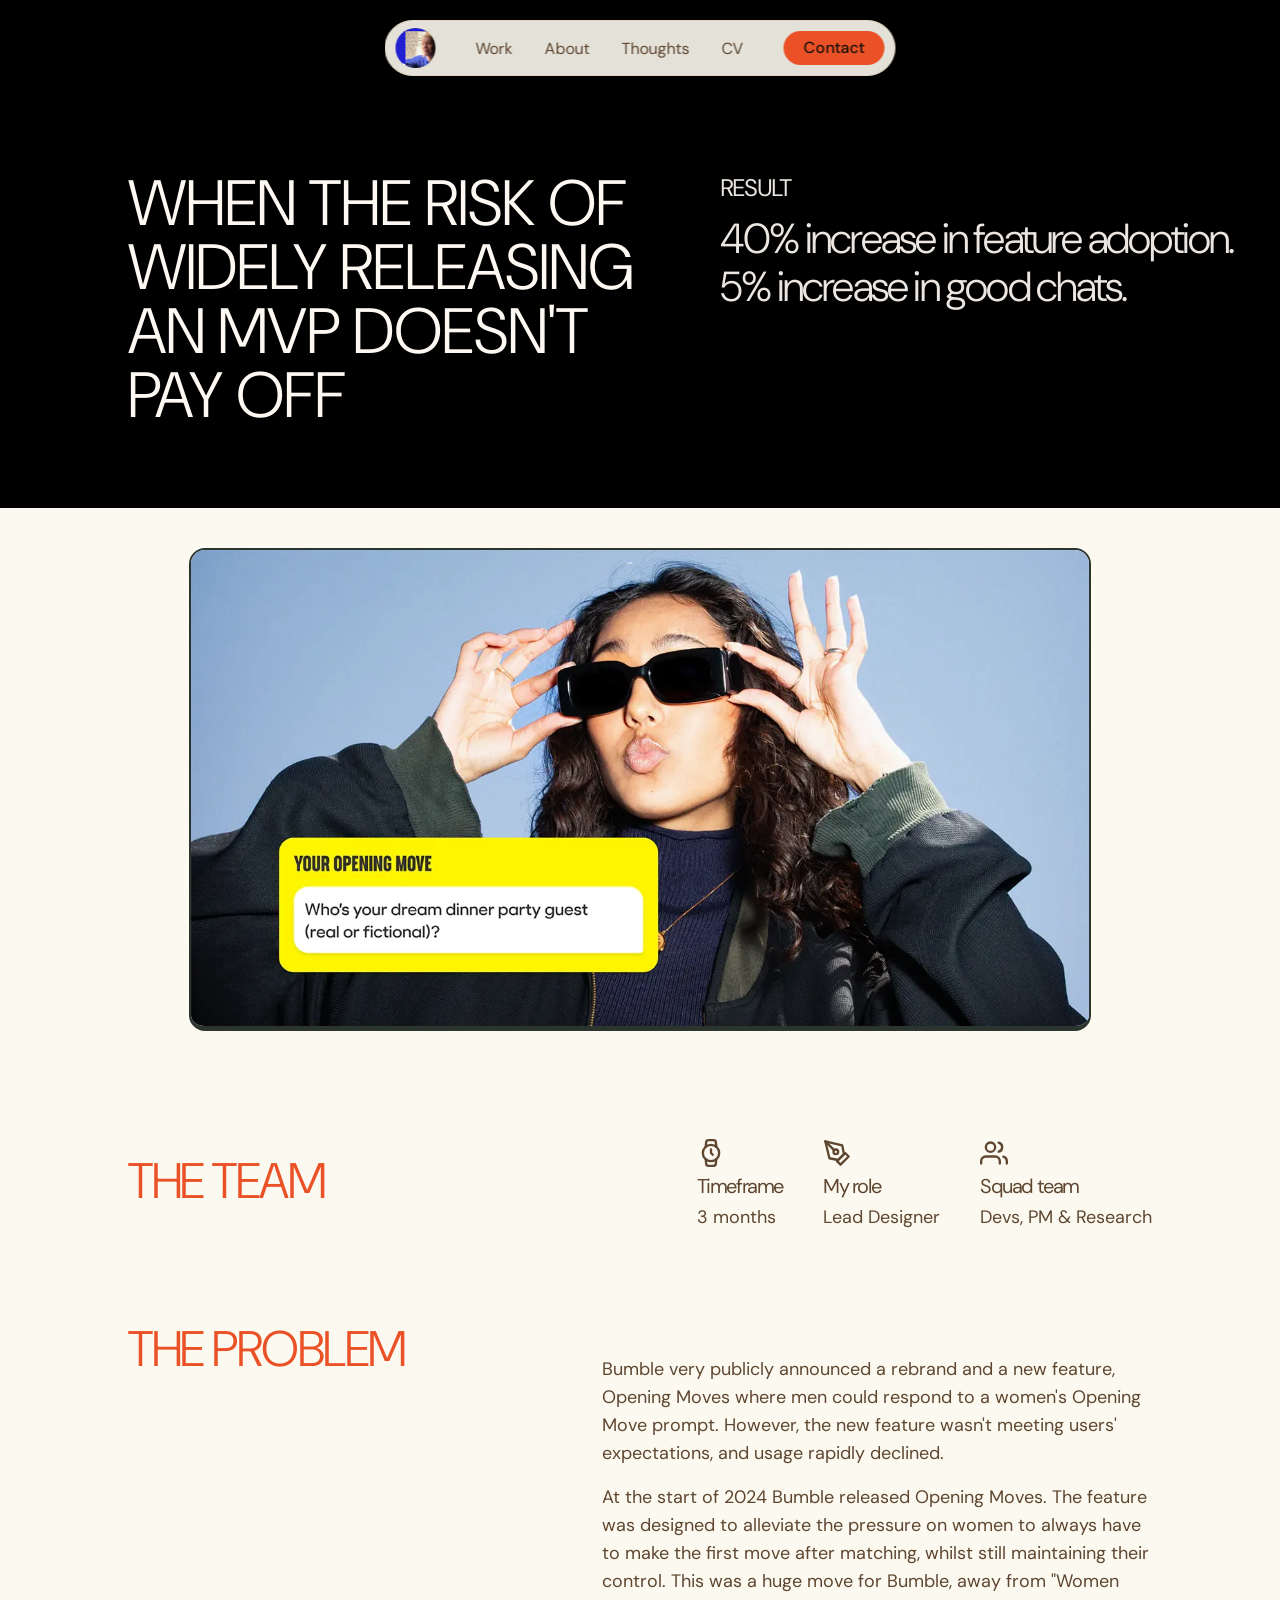
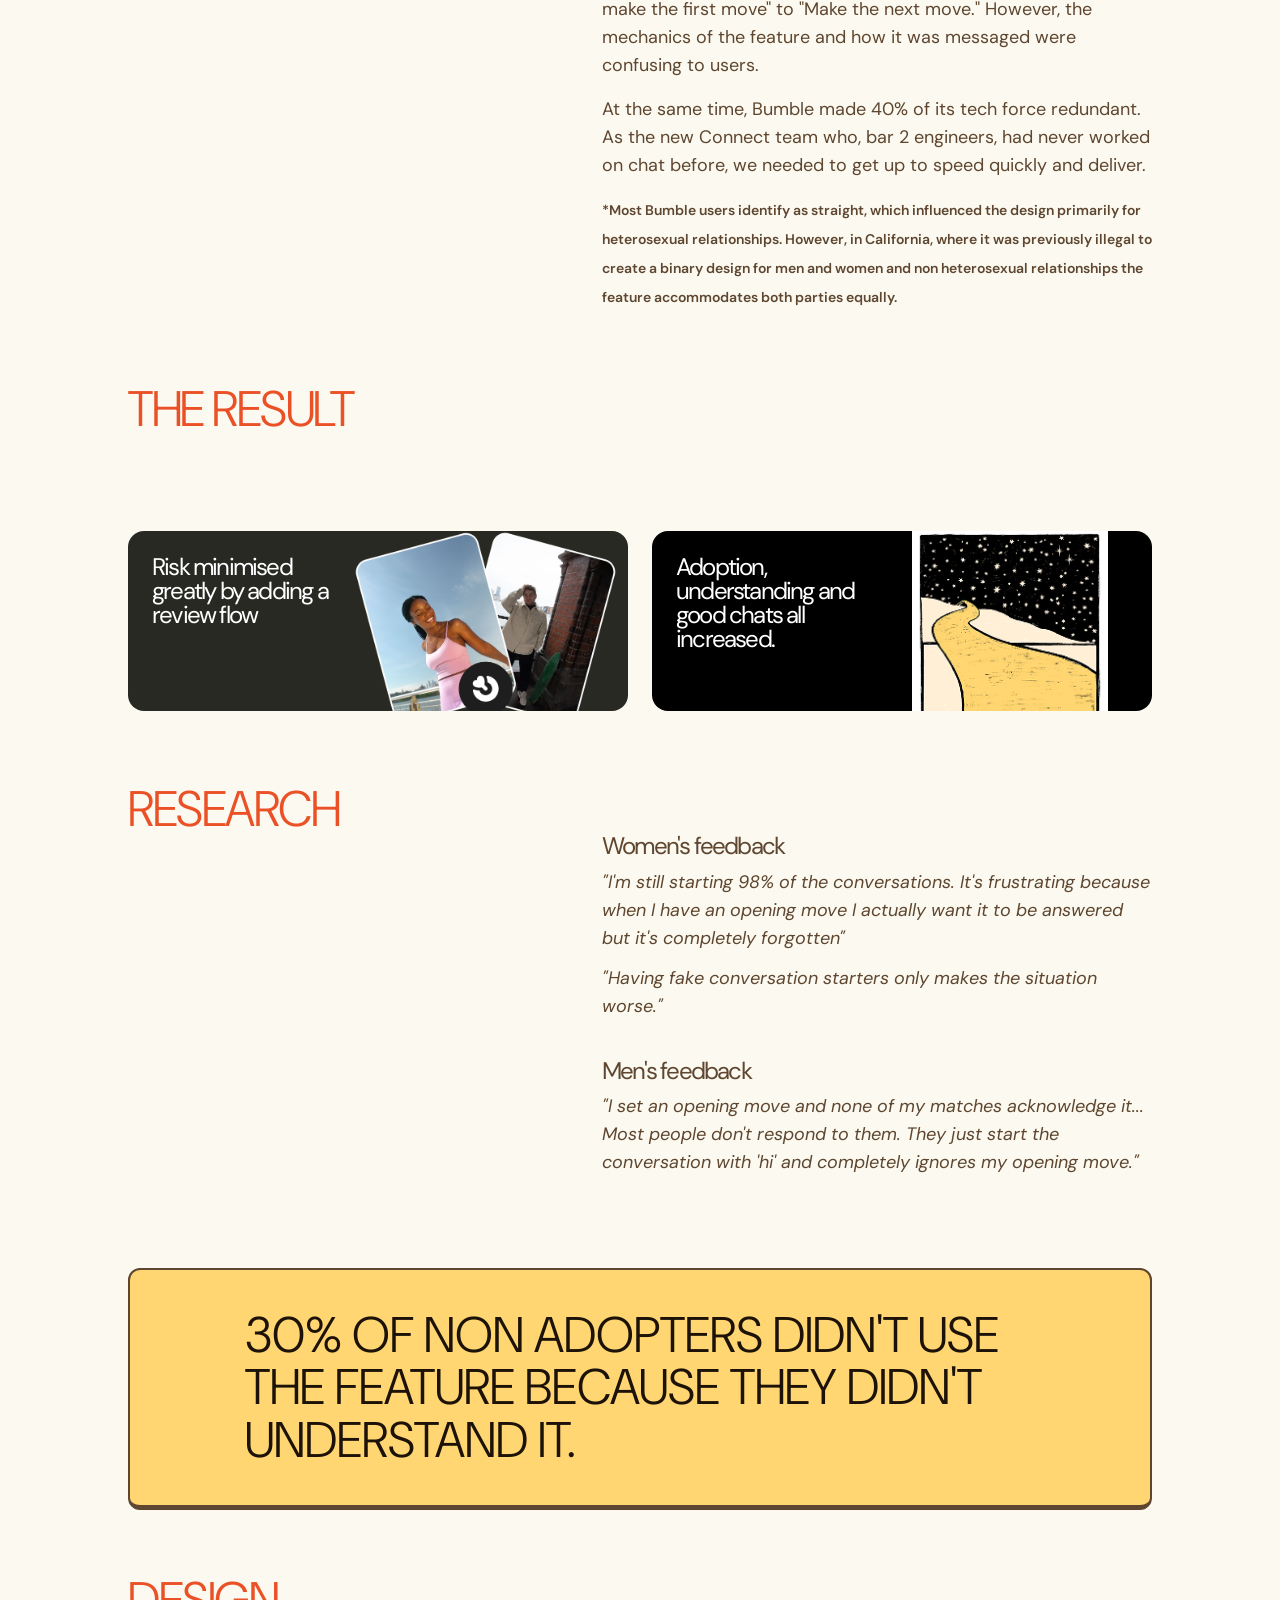
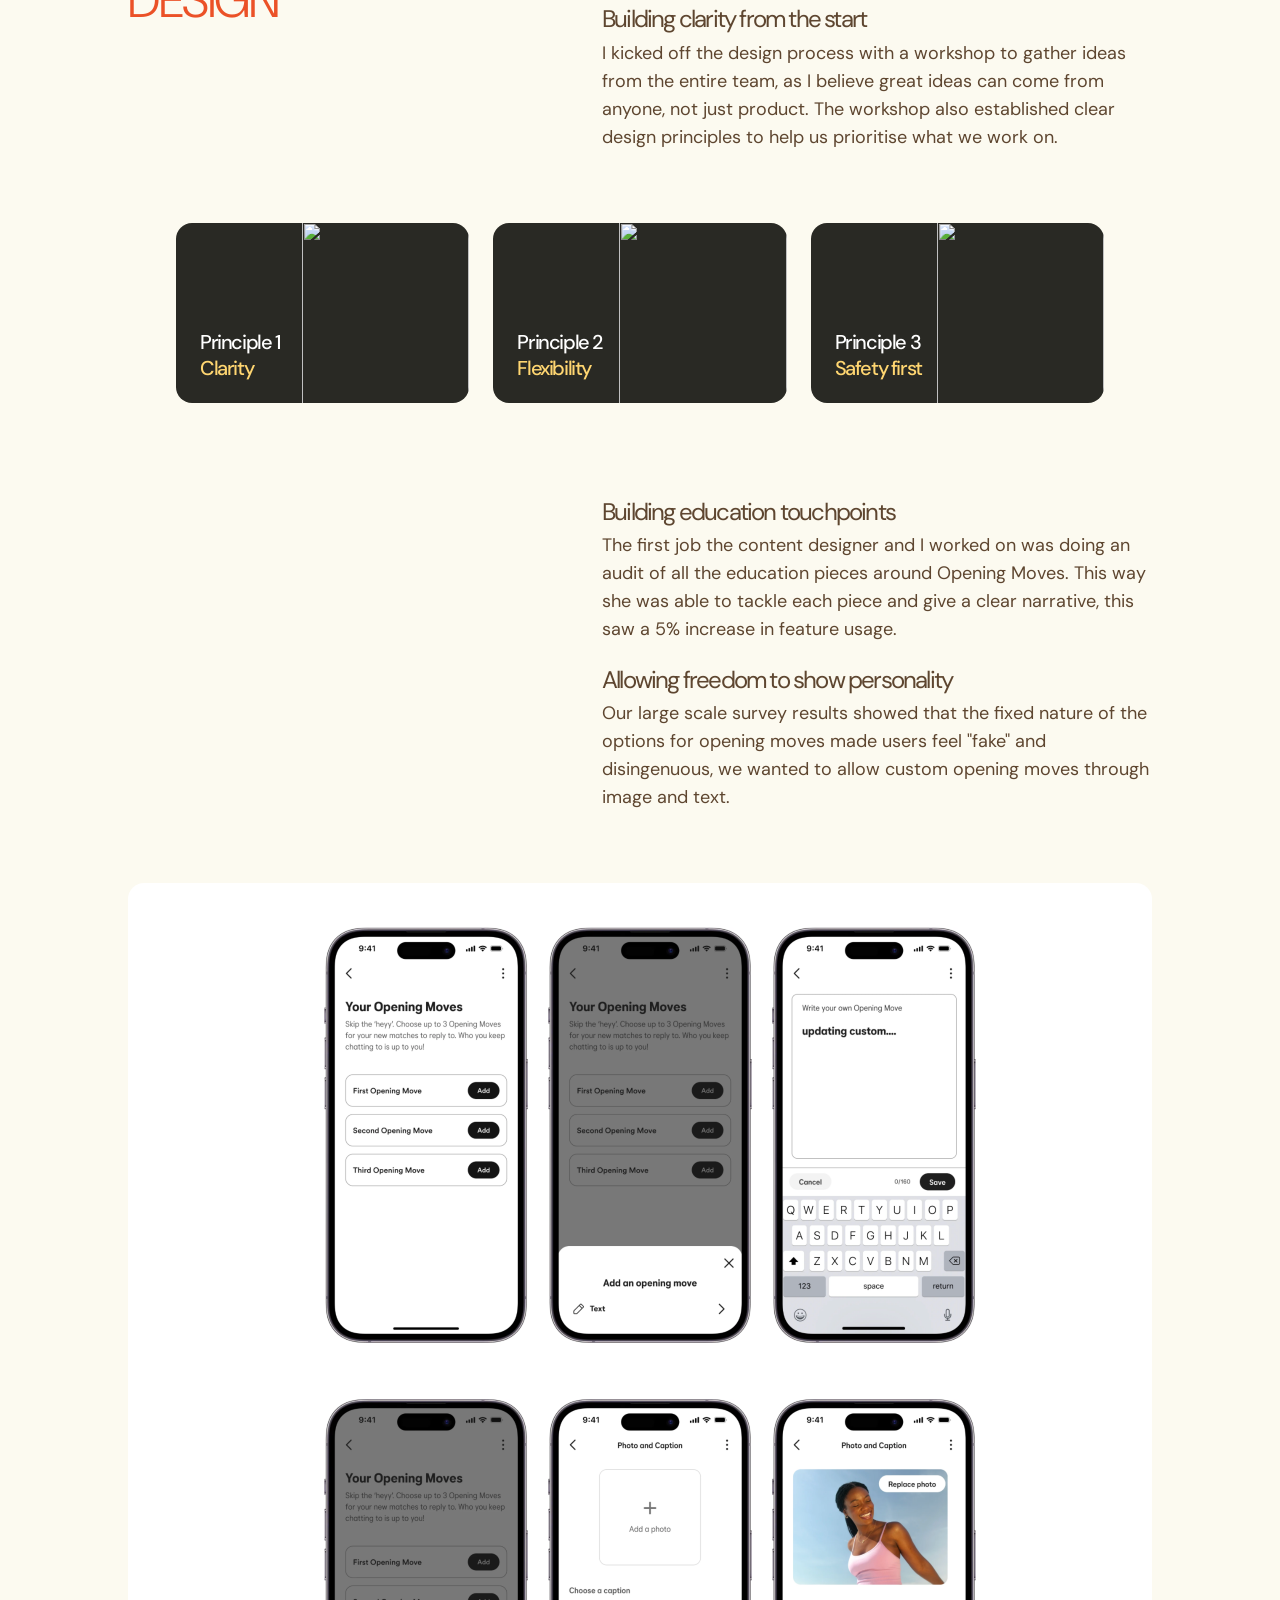
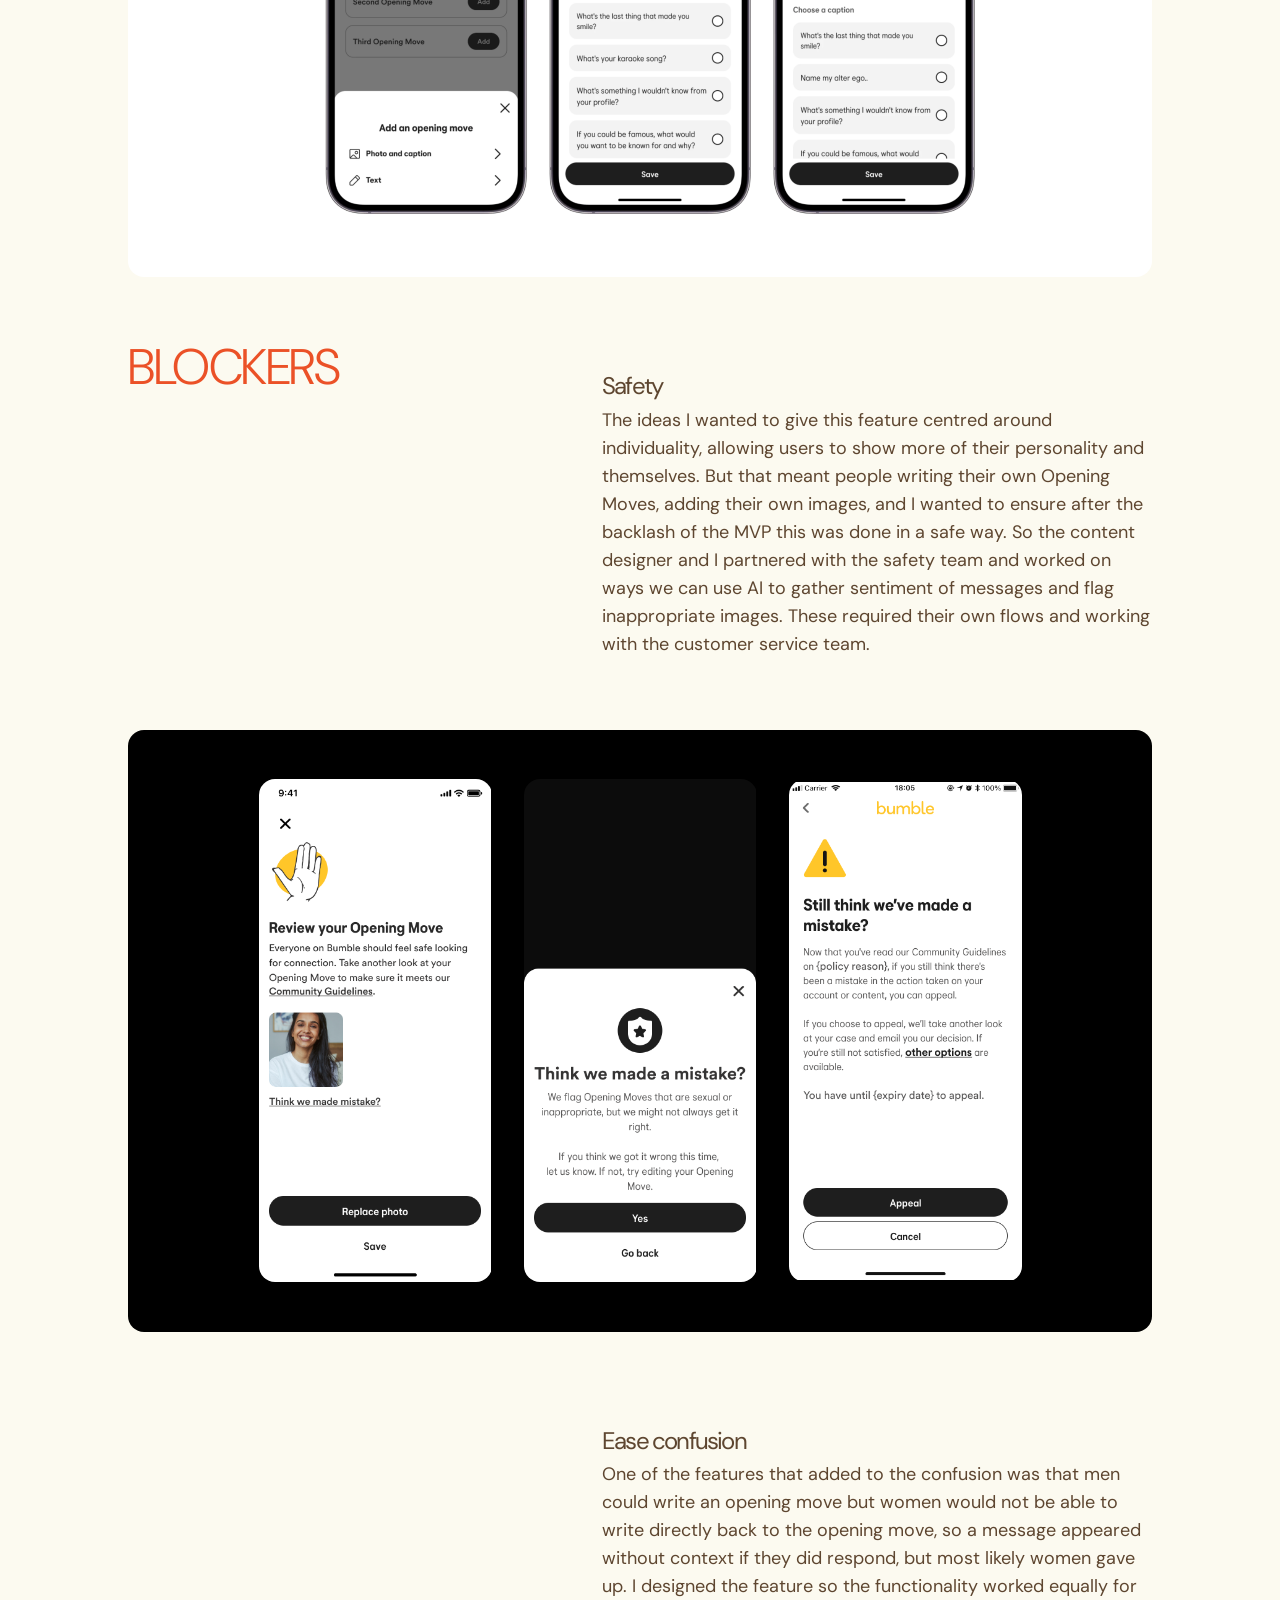
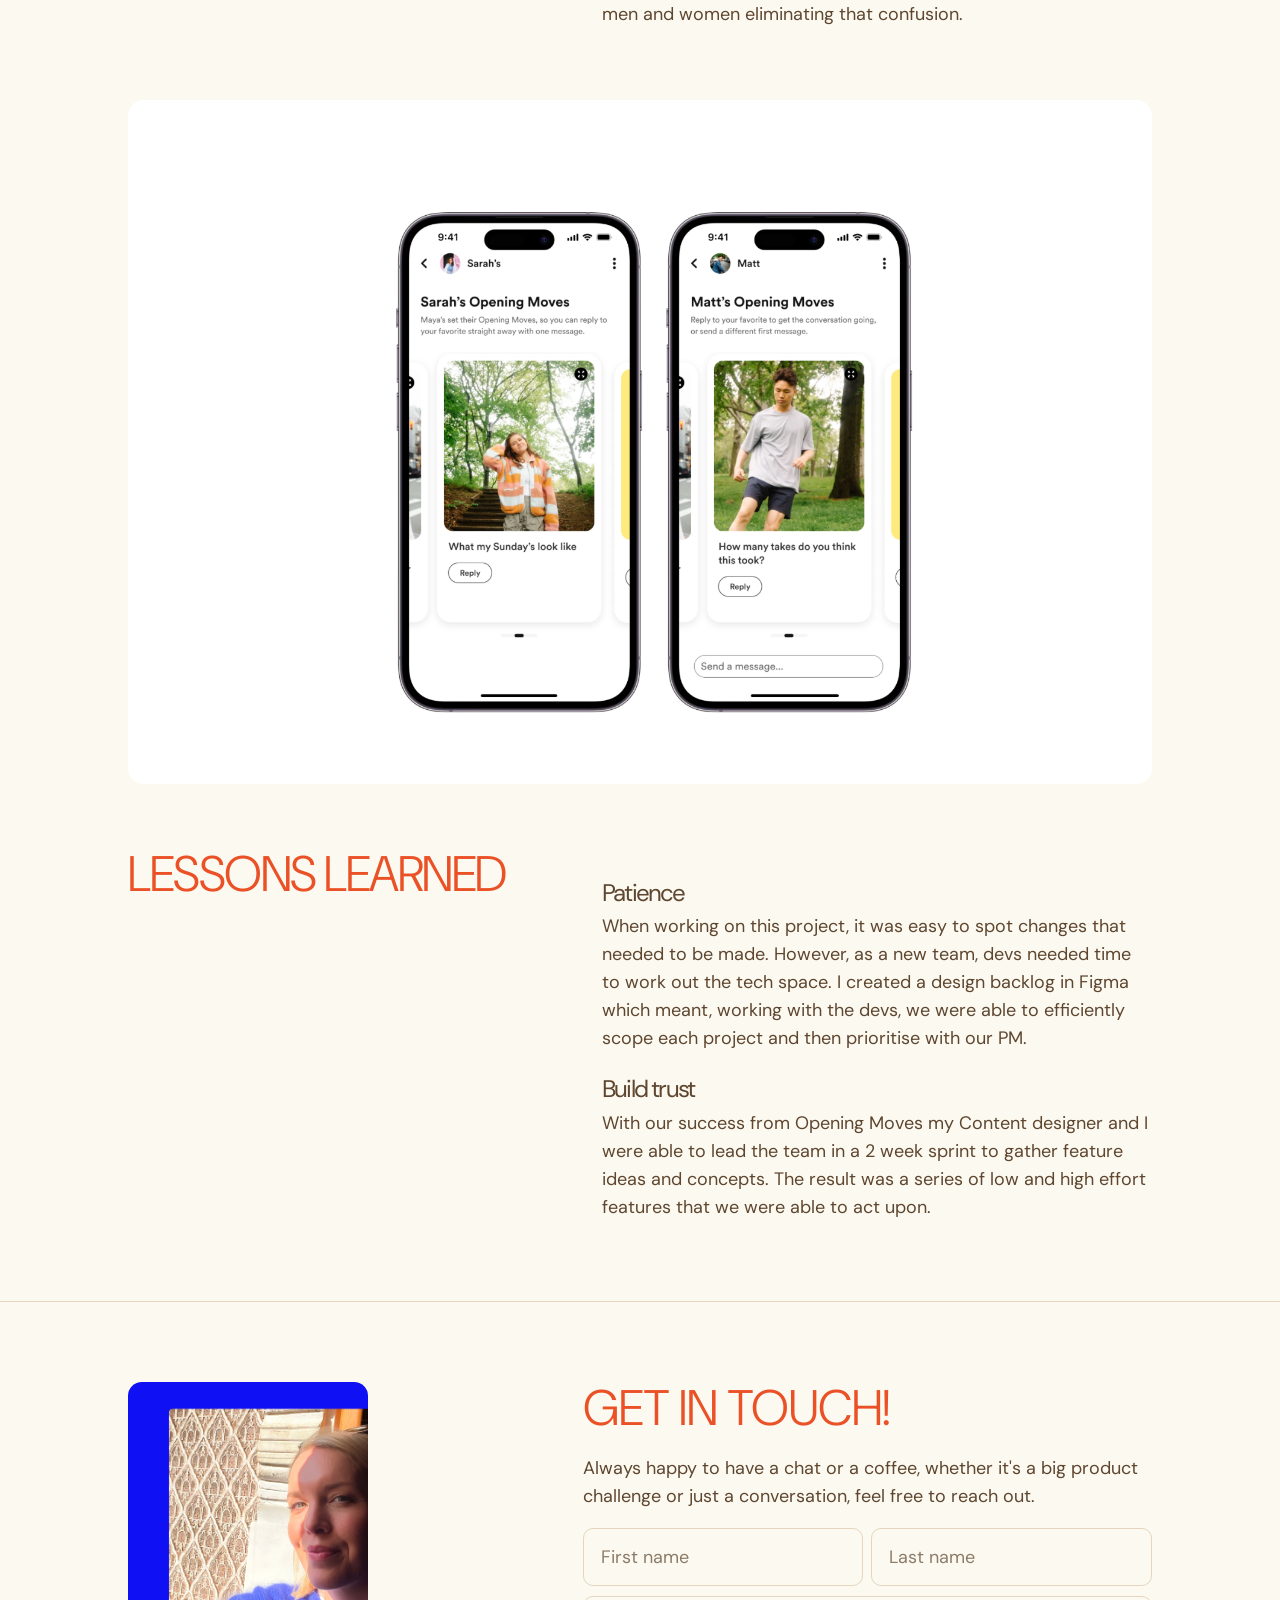
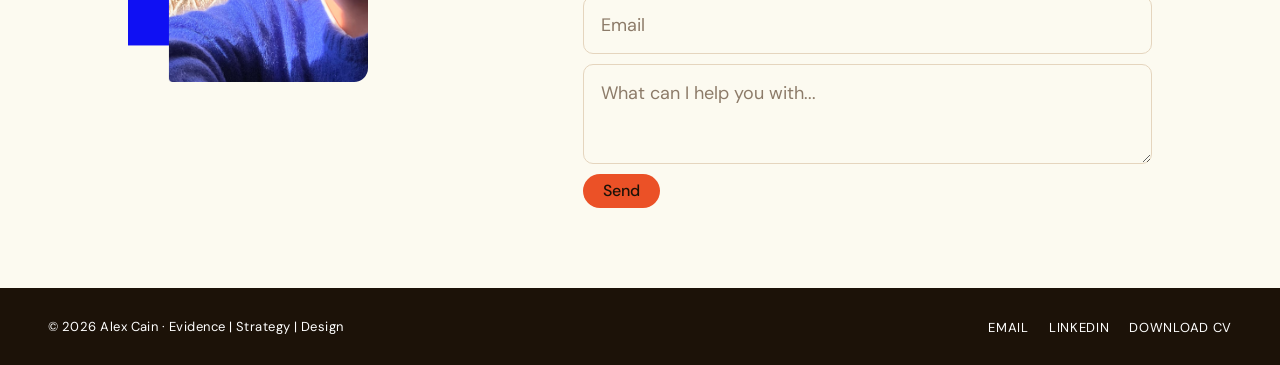
==== commit d78f15bd: "Homepage redesign: new hero layout, remove side projects and Projects nav link - Redesigned hero to " ====
--- a/Bumble/index.html
+++ b/Bumble/index.html
@@ -5,6 +5,11 @@
   <meta name="viewport" content="width=device-width, initial-scale=1.0">
   <link rel="icon" type="image/svg+xml" href="../favicon.svg">
   <title>When the risk of widely releasing an MVP doesn't pay off — Alex Cain</title>
+  <meta property="og:type" content="website">
+  <meta property="og:title" content="Alex Cain — Staff Product Designer">
+  <meta property="og:description" content="Portfolio of Alex Cain showing work from the last three years, thoughts and personal projects.">
+  <meta property="og:image" content="https://www.alexecain.com/assets/og-image.png">
+  <meta property="og:url" content="https://alexecain.com/Bumble/">
   <link rel="preconnect" href="https://fonts.googleapis.com">
   <link rel="preconnect" href="https://fonts.gstatic.com" crossorigin>
   <link href="https://fonts.googleapis.com/css2?family=DM+Sans:ital,wght@0,300;0,400;0,500;0,600;1,300;1,400&display=swap" rel="stylesheet">
@@ -416,7 +421,7 @@
     .form-submit:hover { opacity: .82; }
 
     /* ── FOOTER BAR ── */
-    .footer-bar { background: var(--dark); padding: 28px 48px; display: flex; align-items: center; justify-content: space-between; flex-wrap: wrap; gap: 12px; }
+    .footer-bar { background: var(--dark); padding: 28px var(--pad-section-h); display: flex; align-items: center; justify-content: space-between; flex-wrap: wrap; gap: 12px; }
     .footer-copy { font-family: 'DM Sans', sans-serif; font-weight: 400; font-size: 13px; letter-spacing: .46px; color: var(--white); }
     .footer-links { display: flex; gap: 20px; list-style: none; }
     .footer-links a { font-family: 'DM Sans', sans-serif; font-weight: 400; font-size: 13px; letter-spacing: .69px; text-transform: uppercase; color: var(--white); text-decoration: none; transition: opacity .15s; }
@@ -471,6 +476,12 @@
       .cs-content { padding-left: var(--pad-section-h-lg); padding-right: var(--pad-section-h-lg); }
       .contact { padding-left: var(--pad-section-h-lg); padding-right: var(--pad-section-h-lg); }
     }
+    @media (min-width: 1512px) {
+      .cs-hero, .cs-image-wrap, .cs-team, .cs-content, .contact, .footer-bar {
+        padding-left: calc((100vw - 1512px) / 2 + var(--pad-section-h-lg));
+        padding-right: calc((100vw - 1512px) / 2 + var(--pad-section-h-lg));
+      }
+    }
   </style>
   <!-- Google Analytics -->
   <script async src="https://www.googletagmanager.com/gtag/js?id=G-KH9T2QPRMX"></script>
@@ -492,7 +503,6 @@
       </a>
       <ul class="nav-links" role="list">
         <li><a href="../work.html">Work</a></li>
-        <li><a href="../projects.html">Projects</a></li>
         <li><a href="../about.html">About</a></li>
         <li><a href="https://substack.com/@alexcaindesign" target="_blank" rel="noopener">Thoughts</a></li>
         <li><a href="https://docs.google.com/document/d/1baQoC_o6pZB8Hsee8ddzqnkunp4sn146tAxX6LeLSK4/edit?pli=1&tab=t.vh9lp2u1ry7g#heading=h.x8fm1uorkbaw" target="_blank" rel="noopener">CV</a></li>
@@ -504,7 +514,6 @@
     </nav>
     <nav class="nav-drawer" id="navDrawer" aria-label="Mobile navigation">
       <a href="../work.html" onclick="closeMenu()">Work</a>
-      <a href="../projects.html" onclick="closeMenu()">Projects</a>
       <a href="../about.html" onclick="closeMenu()">About</a>
       <a href="../index.html#apps" onclick="closeMenu()">Thoughts</a>
       <a href="https://docs.google.com/document/d/1baQoC_o6pZB8Hsee8ddzqnkunp4sn146tAxX6LeLSK4/edit?pli=1&tab=t.vh9lp2u1ry7g#heading=h.x8fm1uorkbaw" target="_blank" rel="noopener" onclick="closeMenu()">CV</a>
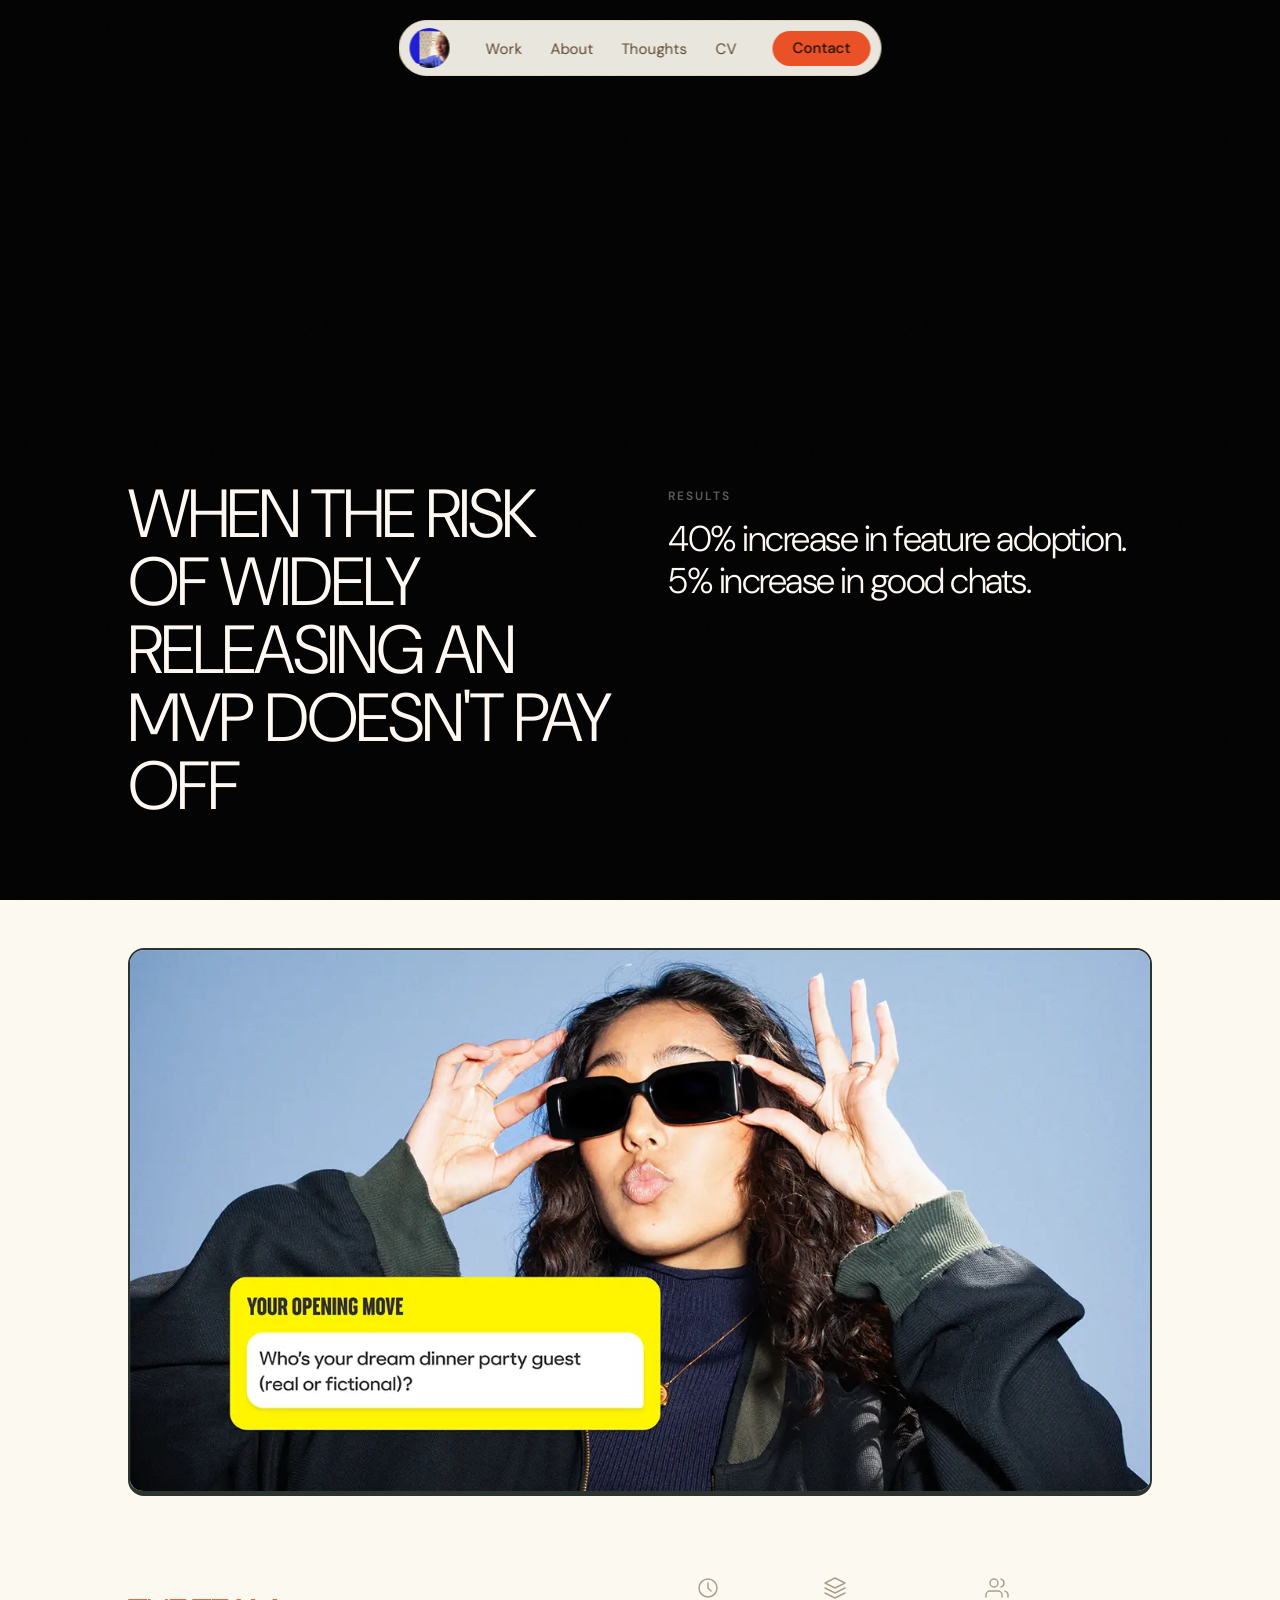
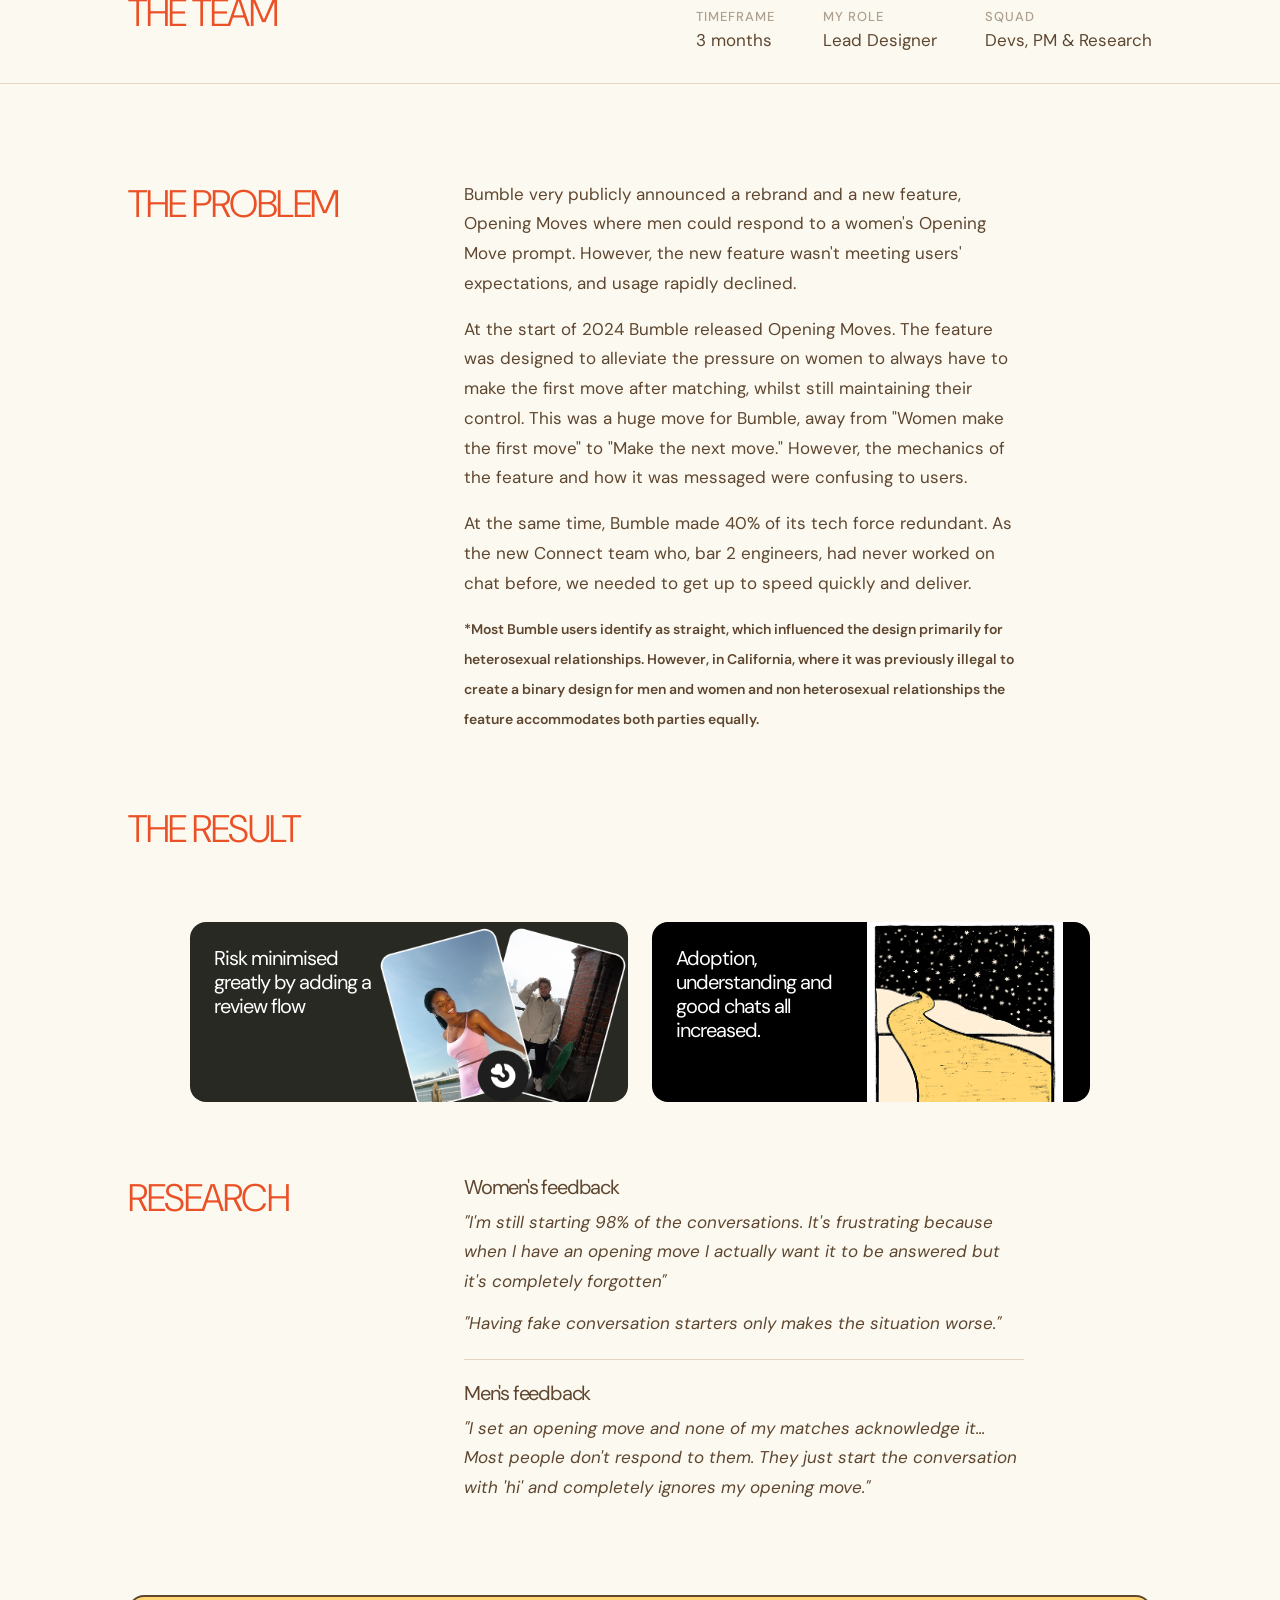
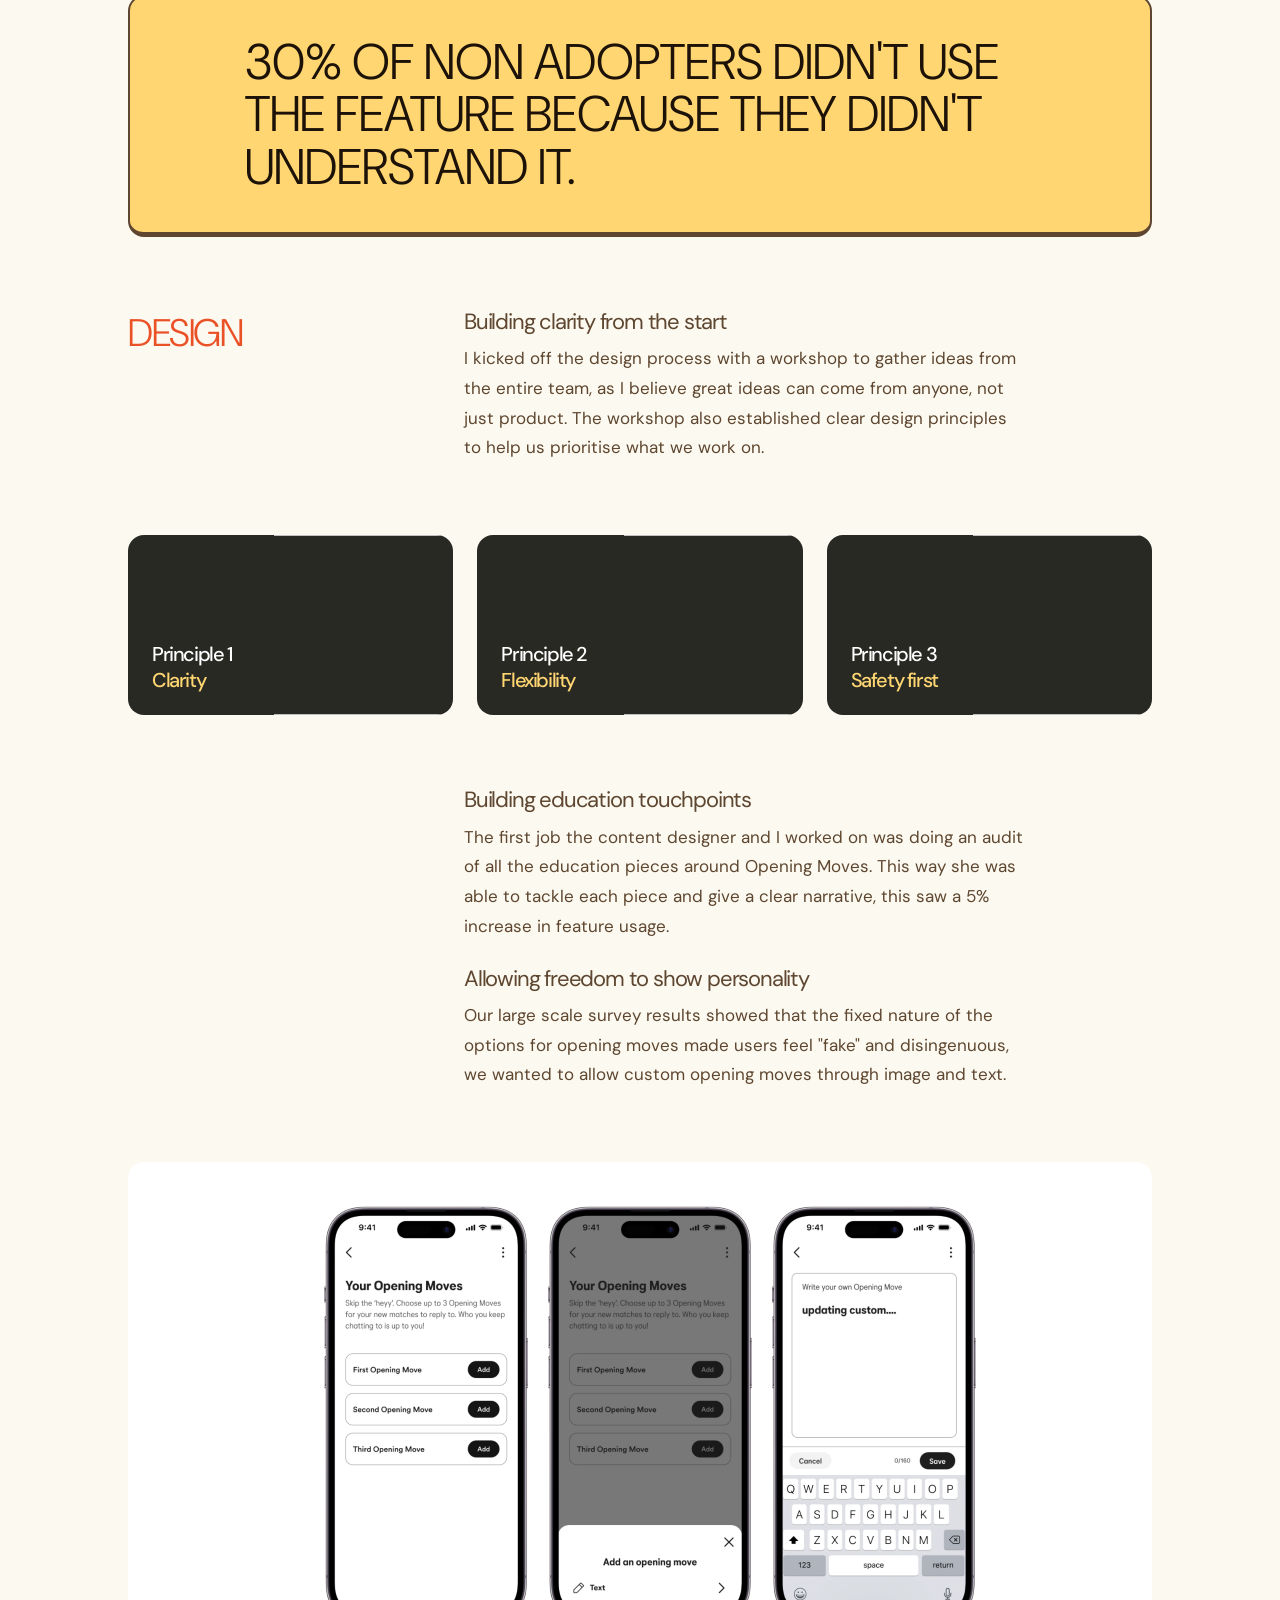
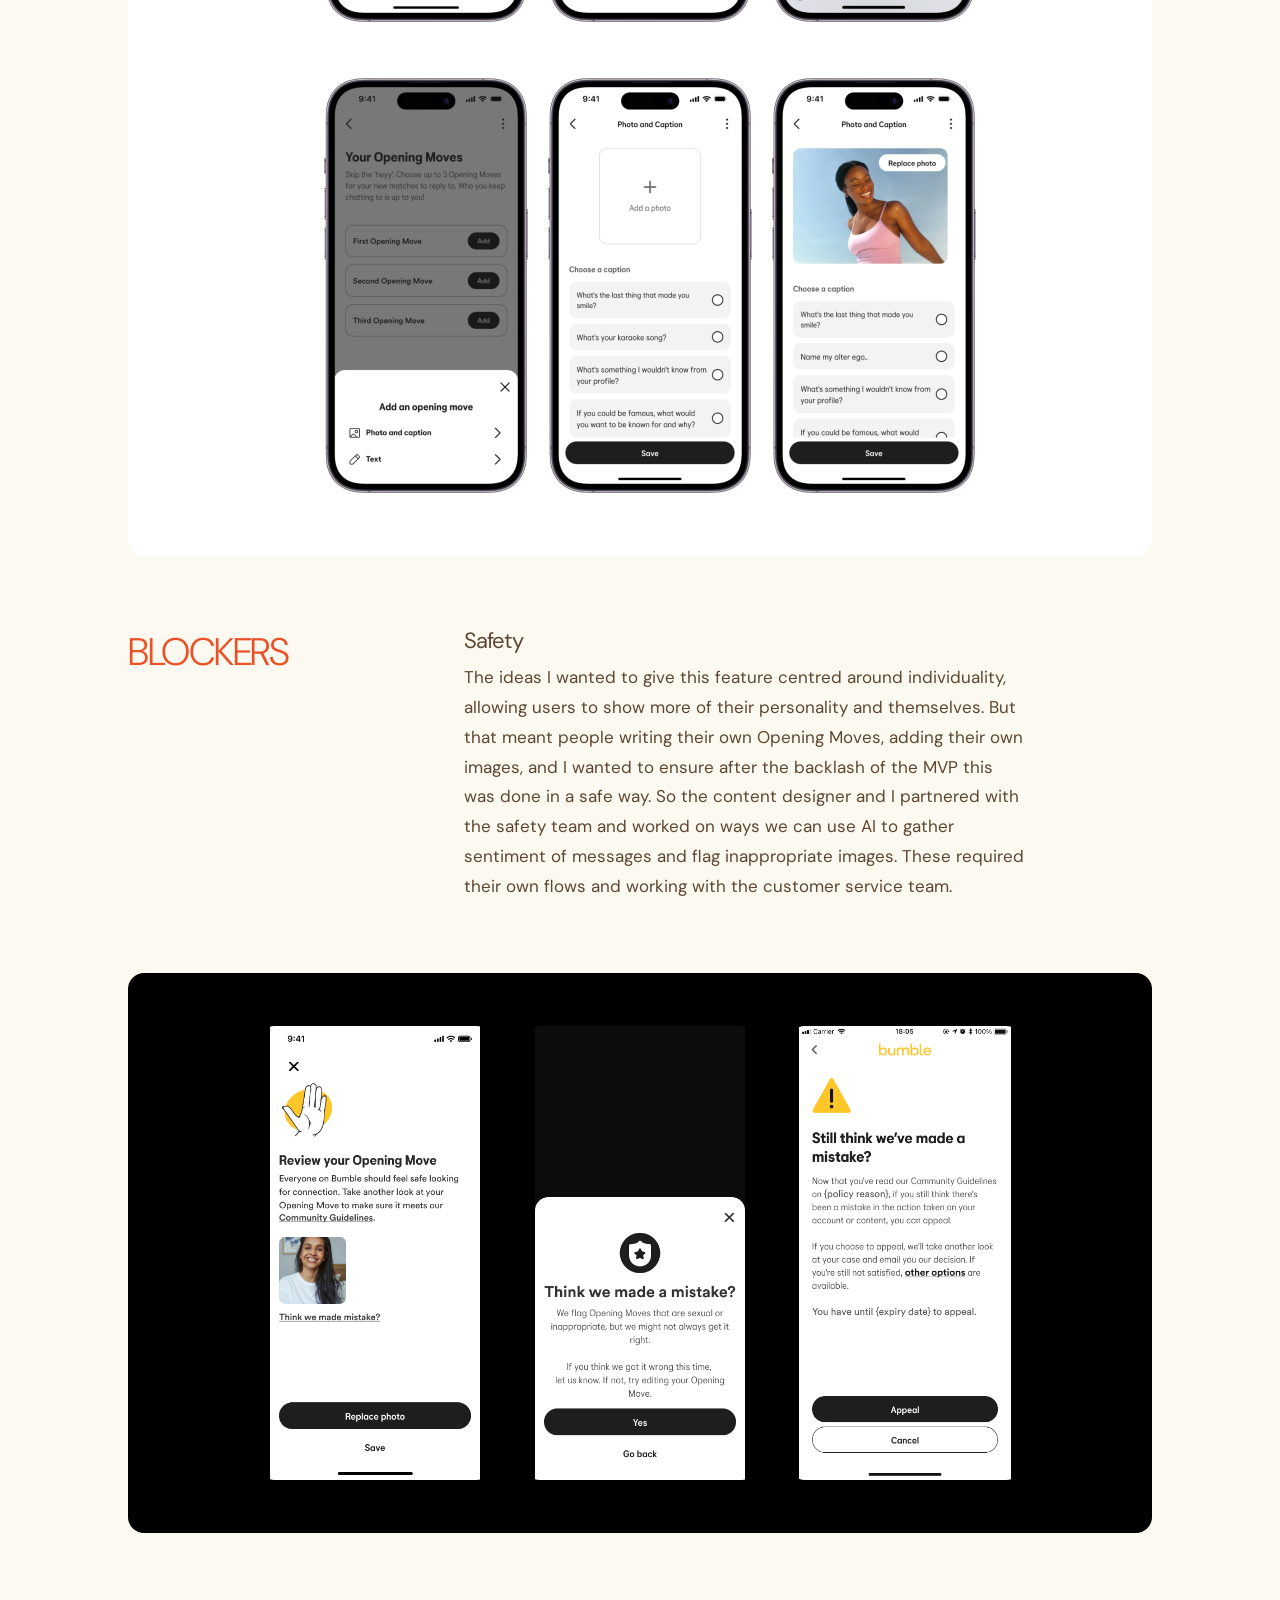
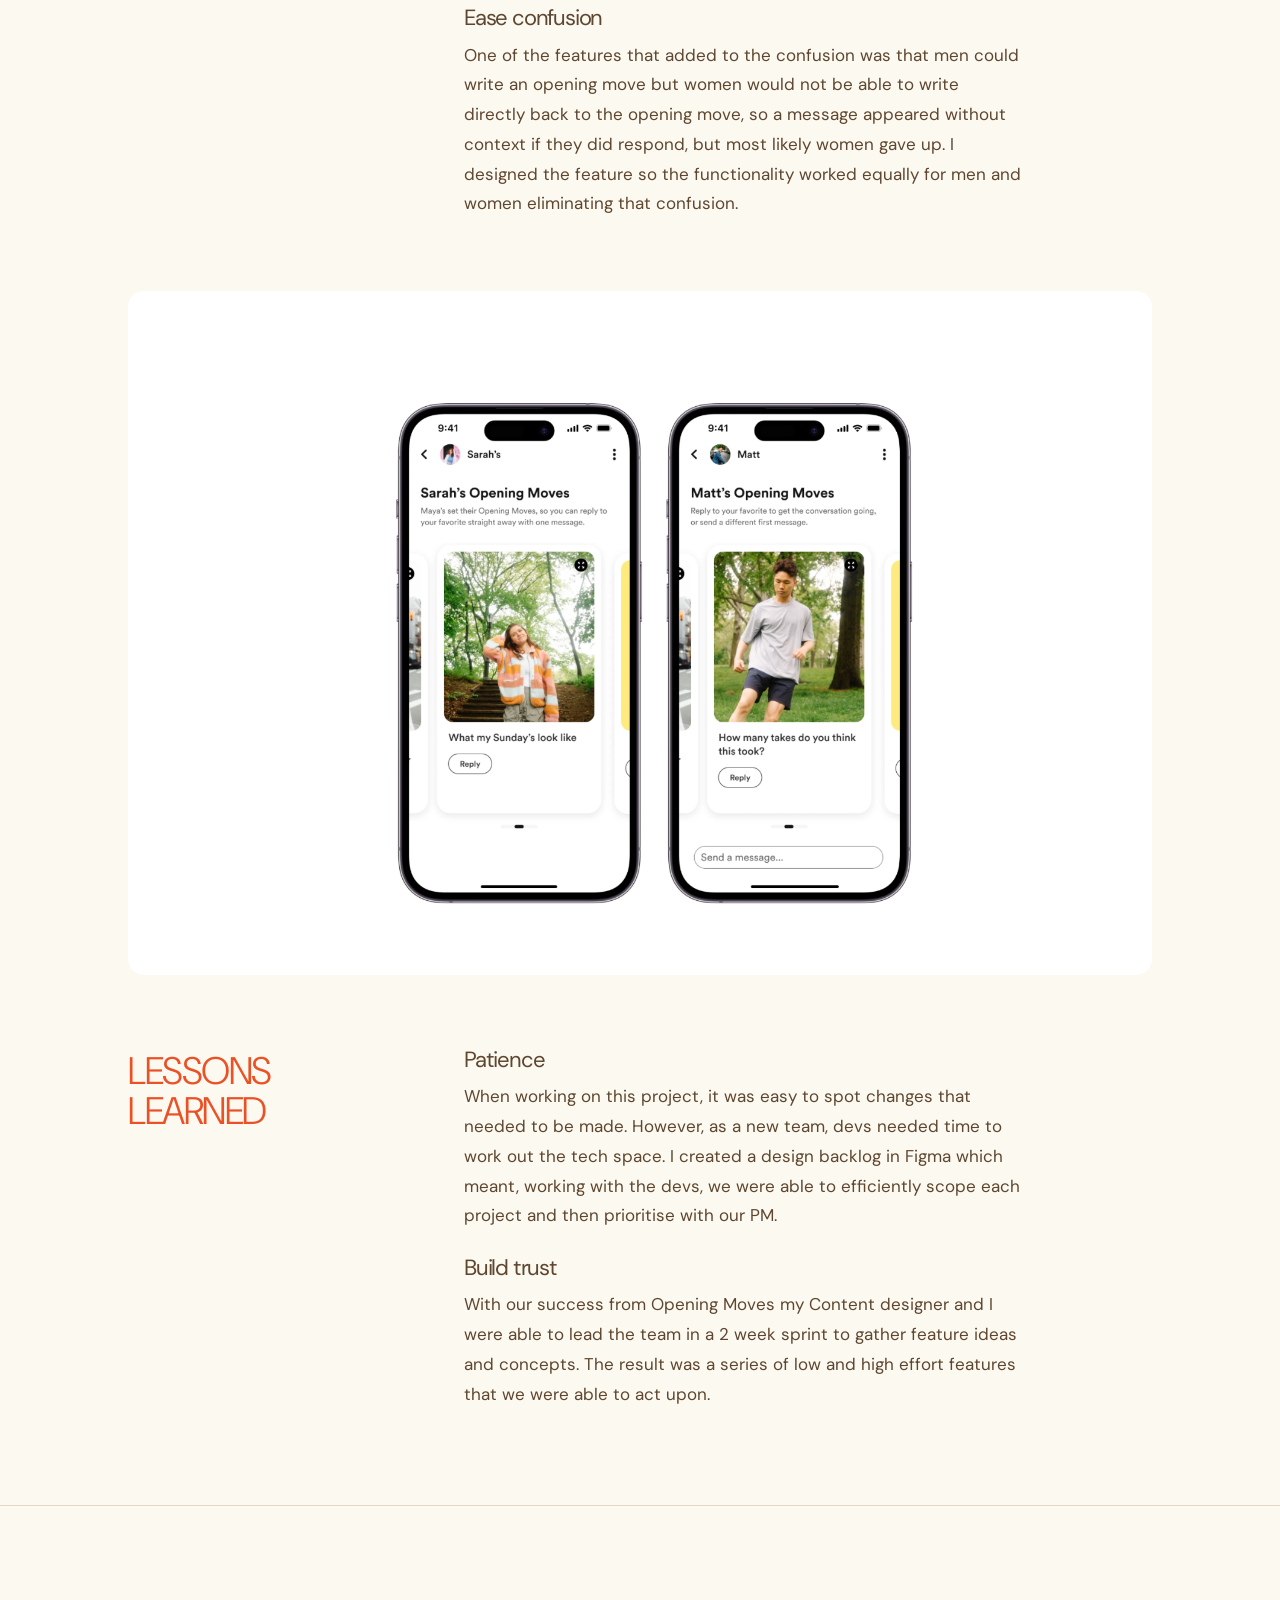
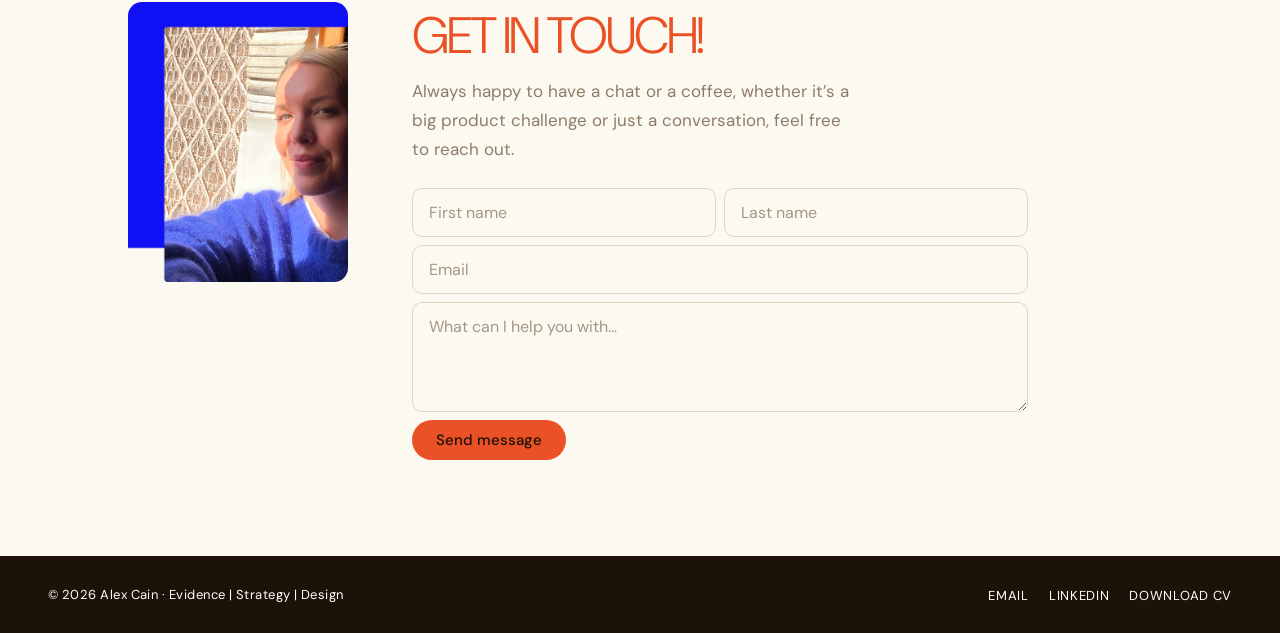
==== commit 1446f81f: "Redesign all three case studies to match new design system Apply consistent DM Sans typography, clam" ====
--- a/Bumble/index.html
+++ b/Bumble/index.html
@@ -5,6 +5,7 @@
   <meta name="viewport" content="width=device-width, initial-scale=1.0">
   <link rel="icon" type="image/svg+xml" href="../favicon.svg">
   <title>When the risk of widely releasing an MVP doesn't pay off — Alex Cain</title>
+  <meta name="description" content="Bumble Opening Moves case study by Alex Cain, Lead Product Designer.">
   <meta property="og:type" content="website">
   <meta property="og:title" content="Alex Cain — Staff Product Designer">
   <meta property="og:description" content="Portfolio of Alex Cain showing work from the last three years, thoughts and personal projects.">
@@ -12,11 +13,11 @@
   <meta property="og:url" content="https://alexecain.com/Bumble/">
   <link rel="preconnect" href="https://fonts.googleapis.com">
   <link rel="preconnect" href="https://fonts.gstatic.com" crossorigin>
-  <link href="https://fonts.googleapis.com/css2?family=DM+Sans:ital,wght@0,300;0,400;0,500;0,600;1,300;1,400&display=swap" rel="stylesheet">
-  <script src="https://cdnjs.cloudflare.com/ajax/libs/gsap/3.12.2/gsap.min.js" defer></script>
-  <script src="https://cdnjs.cloudflare.com/ajax/libs/gsap/3.12.2/ScrollTrigger.min.js" defer></script>
+  <link href="https://fonts.googleapis.com/css2?family=DM+Sans:ital,opsz,wght@0,9..40,300;0,9..40,400;0,9..40,500;0,9..40,600;1,9..40,300&display=swap" rel="stylesheet">
   <style>
     *, *::before, *::after { margin: 0; padding: 0; box-sizing: border-box; }
+    a { color: inherit; }
+    button { font: inherit; cursor: pointer; border: none; background: none; }
 
     :root {
       --blue:   #3737f5;
@@ -26,461 +27,412 @@
       --dark:   #1c1208;
       --border: #e5d5be;
       --white:  #ffffff;
-      --pad-section-v:    80px;
-      --pad-section-h:    48px;
-      --pad-section-h-md: 4rem;
-      --pad-section-h-lg: 8rem;
-      --radius-card:  16px;
-      --radius-pill:  100px;
-      --radius-input: 10px;
+      --steel:  #89a2b6;
+      --olive:  #838e49;
+      --pad-v:  96px;
+      --pad-h:  clamp(24px, 6vw, 96px);
+      --radius-card: 16px;
+      --radius-pill: 100px;
     }
 
     html { scroll-behavior: smooth; }
     body {
+      font-family: 'DM Sans', sans-serif;
       background: var(--cream);
-      font-family: 'DM Sans', sans-serif;
       color: var(--brown);
       overflow-x: hidden;
+      -webkit-font-smoothing: antialiased;
     }
 
     /* ── NAV ── */
-    .nav-wrapper {
-      position: fixed; top: 20px; left: 50%; transform: translateX(-50%);
-      z-index: 100;
-    }
+    .nav-wrapper { position: fixed; top: 20px; left: 50%; transform: translateX(-50%); z-index: 100; }
     .nav {
-      display: flex; align-items: center; gap: 40px;
-      padding: 8px 10px; height: 56px;
-      background: rgba(252,250,240,.9);
-      backdrop-filter: blur(8px); -webkit-backdrop-filter: blur(8px);
-      border-radius: 28px; border: 1px solid var(--border);
-      white-space: nowrap;
-      transition: gap 0.3s ease;
-    }
-    .nav--scrolled .nav-avatar,
-    .nav--scrolled .nav-links,
-    .nav--scrolled .nav-hamburger { display: none; }
-    .nav--scrolled { gap: 0; }
-    .nav-avatar {
-      width: 40px; height: 40px; border-radius: 50%; overflow: hidden; flex-shrink: 0;
-      display: block; text-decoration: none;
-    }
-    .nav-avatar img { width: 100%; height: 100%; object-fit: cover; object-position: center top; display: block; }
-    .nav-links { display: flex; align-items: center; gap: 32px; list-style: none; }
-    .nav-links a {
-      font-family: 'DM Sans', sans-serif; font-weight: 400; font-size: 16px;
-      color: var(--brown); text-decoration: none; transition: opacity .15s;
-    }
-    .nav-links a:hover { opacity: .6; }
-    a.nav-cta {
-      background: var(--orange); color: var(--dark) !important;
-      font-family: 'DM Sans', sans-serif; font-weight: 500; font-size: 16px;
-      padding: 6px 20px 7px; border-radius: 99px;
-      white-space: nowrap; text-decoration: none; transition: opacity .15s; letter-spacing: 0;
-    }
-    a.nav-cta:hover { opacity: .82; }
+      display: flex; align-items: center; gap: 36px;
+      height: 56px; padding: 8px 10px;
+      background: rgba(252,250,240,.92);
+      backdrop-filter: blur(14px); -webkit-backdrop-filter: blur(14px);
+      border: 1px solid var(--border); border-radius: 28px;
+      white-space: nowrap; transition: gap .35s ease;
+    }
+    .nav.is-scrolled { gap: 0; }
+    .nav.is-scrolled .nav-avatar,
+    .nav.is-scrolled .nav-links,
+    .nav.is-scrolled .nav-hamburger { width: 0; overflow: hidden; opacity: 0; pointer-events: none; }
+    .nav-avatar { width: 40px; height: 40px; border-radius: 50%; overflow: hidden; flex-shrink: 0; text-decoration: none; transition: opacity .3s, width .35s; }
+    .nav-avatar img { width: 100%; height: 100%; object-fit: cover; object-position: center top; }
+    .nav-links { display: flex; align-items: center; gap: 28px; list-style: none; transition: opacity .3s, width .35s; }
+    .nav-links a { font-size: 15px; font-weight: 400; color: var(--brown); text-decoration: none; transition: opacity .15s; }
+    .nav-links a:hover { opacity: .5; }
+    .nav-cta {
+      background: var(--orange); color: var(--dark);
+      font-size: 15px; font-weight: 500; padding: 7px 20px 8px; border-radius: var(--radius-pill);
+      text-decoration: none; flex-shrink: 0; transition: opacity .15s, transform .15s; display: inline-block;
+    }
+    .nav-cta:hover { opacity: .84; transform: translateY(-1px); }
     .nav-hamburger {
       display: none; flex-direction: column; gap: 5px;
       cursor: pointer; background: none; border: none; padding: 4px; flex-shrink: 0;
+      transition: opacity 0.3s ease, width 0.35s ease;
     }
     .nav-hamburger span { display: block; width: 22px; height: 2px; background: var(--dark); border-radius: 2px; }
     .nav-drawer {
       display: none; position: absolute; top: calc(100% + 8px); left: 50%; transform: translateX(-50%);
       background: rgba(252,250,240,.97); backdrop-filter: blur(8px); -webkit-backdrop-filter: blur(8px);
       border: 1px solid var(--border); border-radius: 20px;
-      padding: 16px 24px 20px; flex-direction: column; gap: 16px; z-index: 99;
-      min-width: 200px;
+      padding: 16px 24px 20px; flex-direction: column; gap: 16px; z-index: 99; min-width: 200px;
     }
     .nav-drawer.open { display: flex; }
-    .nav-drawer a {
-      font-family: 'DM Sans', sans-serif; font-weight: 400; font-size: 18px;
-      color: var(--brown); text-decoration: none; transition: opacity .15s;
-    }
+    .nav-drawer a { font-size: 18px; font-weight: 400; color: var(--brown); text-decoration: none; transition: opacity .15s; }
     .nav-drawer a:hover { opacity: .6; }
-    .nav-drawer a.nav-cta {
-      background: var(--orange); color: var(--dark) !important;
-      padding: 8px 20px; border-radius: 99px; align-self: flex-start; margin-top: 4px; font-size: 16px;
-    }
-
-    /* ── SECTION HEADING ── */
-    .section-heading {
-      font-family: 'DM Sans', sans-serif; font-weight: 300;
-      font-size: clamp(36px, 3.9vw, 50px); line-height: 1.05;
-      color: var(--orange); text-transform: uppercase; letter-spacing: -1.5px;
-    }
-
-    /* ── CASE STUDY HERO ── */
+    .nav-drawer a.nav-cta { background: var(--orange); color: var(--dark); padding: 8px 20px; border-radius: 99px; align-self: flex-start; margin-top: 4px; font-size: 16px; }
+
+    /* ── HERO ── */
     .cs-hero {
-      background: #000000;
-      display: flex;
-      align-items: flex-start;
-      justify-content: space-between;
-      gap: 48px;
-      padding: 172px var(--pad-section-h) var(--pad-section-v);
-      min-height: 432px;
-    }
-    .cs-hero-left { flex: 0 0 auto; max-width: 544px; }
-    .cs-hero-title {
-      font-family: 'DM Sans', sans-serif; font-weight: 300;
-      font-size: clamp(40px, 5.5vw, 64px); line-height: 1.0;
-      color: #fdf8f2; text-transform: uppercase;
-    }
-    .cs-hero-right { flex: 0 0 auto; max-width: 550px; }
+      background: var(--steel);
+      min-height: 100dvh;
+      padding: 0 var(--pad-h) 80px;
+      display: flex; flex-direction: column; justify-content: flex-end;
+      position: relative; overflow: hidden;
+    }
+    .cs-hero::after {
+      content: ''; position: absolute; inset: 0;
+      background-image: url("data:image/svg+xml,%3Csvg xmlns='http://www.w3.org/2000/svg' width='300' height='300'%3E%3Cfilter id='n'%3E%3CfeTurbulence type='fractalNoise' baseFrequency='0.75' numOctaves='4' stitchTiles='stitch'/%3E%3C/filter%3E%3Crect width='300' height='300' filter='url(%23n)' opacity='0.04'/%3E%3C/svg%3E");
+      background-size: 300px 300px; pointer-events: none;
+    }
+    .cs-hero-inner {
+      position: relative; z-index: 1; padding-top: 120px;
+      display: grid; grid-template-columns: 1fr 1fr;
+      gap: 56px; align-items: flex-start;
+    }
+    .cs-title-line { overflow: hidden; line-height: .9; }
+    .cs-title {
+      font-size: clamp(38px, 5.5vw, 68px);
+      font-weight: 300; letter-spacing: -2px; line-height: 1.0;
+      text-transform: uppercase; color: #fdf8f2;
+      display: block; transform: translateY(110%);
+    }
+    .cs-results-wrap { padding-top: 8px; }
     .cs-results-label {
-      font-family: 'DM Sans', sans-serif; font-weight: 400;
-      font-size: 24px; letter-spacing: -1.8px;
-      color: rgba(253,248,242,0.93);
-      margin-bottom: 12px;
+      font-size: 12px; font-weight: 600;
+      letter-spacing: 2px; text-transform: uppercase;
+      color: var(--dark); opacity: .6; margin-bottom: 14px; display: block;
     }
     .cs-results-text {
-      font-family: 'DM Sans', sans-serif; font-weight: 300;
-      font-size: clamp(24px, 3.5vw, 42px); line-height: 1.15; letter-spacing: -1.8px;
-      color: rgba(253,248,242,0.93);
-    }
-
-    /* ── HERO IMAGE ── */
-    .cs-image-wrap {
-      display: flex;
-      justify-content: center;
-      padding: 40px var(--pad-section-h) var(--pad-section-v);
-    }
-    .cs-image-frame {
-      border: 2px solid #2c352d;
-      border-bottom: 5px solid #2c352d;
-      border-radius: 16px;
-      overflow: hidden;
-      max-width: 902px;
-      width: 100%;
-    }
-    .cs-image-frame img,
-    .cs-image-frame video { width: 100%; display: block; }
+      font-size: clamp(20px, 2.8vw, 36px);
+      font-weight: 300; letter-spacing: -1.5px; line-height: 1.18;
+      color: var(--dark); opacity: 0; transform: translateY(16px);
+    }
+
+    /* ── MEDIA FRAME ── */
+    .cs-media { padding: 48px var(--pad-h); background: var(--cream); }
+    .cs-media-frame {
+      border: 2px solid #2c352d; border-bottom: 5px solid #2c352d;
+      border-radius: var(--radius-card); overflow: hidden;
+    }
+    .cs-media-frame video,
+    .cs-media-frame img { width: 100%; display: block; }
 
     /* ── TEAM STRIP ── */
     .cs-team {
-      display: flex;
-      align-items: center;
-      justify-content: space-between;
-      padding: 20px var(--pad-section-h);
-      min-height: 128px;
-    }
-    .cs-team-heading {
-      font-family: 'DM Sans', sans-serif; font-weight: 300;
-      font-size: clamp(36px, 3.9vw, 50px); line-height: 1.05;
-      color: var(--orange); text-transform: uppercase; letter-spacing: -1.5px;
-    }
-    .cs-team-meta {
-      display: flex;
-      gap: 40px;
-      align-items: flex-start;
-    }
-    .cs-meta-block {
-      display: flex;
-      flex-direction: column;
-      gap: 6px;
-      padding-top: 8px;
-    }
-    .cs-meta-icon {
-      width: 28px; height: 28px;
-      display: block;
-      margin-bottom: 2px;
-    }
-    .cs-meta-label {
-      font-family: 'DM Sans', sans-serif; font-weight: 400;
-      font-size: 20px; letter-spacing: -1.4px;
-      color: var(--brown); line-height: 1.1;
-    }
-    .cs-meta-value {
-      font-family: 'DM Sans', sans-serif; font-weight: 400;
-      font-size: 18px; line-height: 28px;
-      color: var(--brown);
-    }
+      border-bottom: 1px solid var(--border);
+      padding: 32px var(--pad-h);
+      display: flex; align-items: center;
+      justify-content: space-between; gap: 32px; flex-wrap: wrap;
+    }
+    .cs-team-label {
+      font-size: clamp(28px, 3vw, 44px);
+      font-weight: 300; letter-spacing: -1.5px;
+      text-transform: uppercase; color: var(--orange);
+    }
+    .cs-meta-row { display: flex; gap: 48px; flex-wrap: wrap; }
+    .cs-meta { display: flex; flex-direction: column; gap: 4px; }
+    .cs-meta-icon { width: 24px; height: 24px; color: var(--brown); opacity: .5; margin-bottom: 4px; }
+    .cs-meta-name { font-size: 13px; font-weight: 500; letter-spacing: 1px; text-transform: uppercase; color: rgba(94,70,48,.5); }
+    .cs-meta-val { font-size: 17px; font-weight: 400; color: var(--brown); }
 
     /* ── CONTENT AREA ── */
-    .cs-content {
-      display: flex;
-      flex-direction: column;
-      gap: 64px;
-      padding: 72px var(--pad-section-h);
-    }
-
-    /* ── CONTENT ROWS (2-col) ── */
-    .cs-row {
-      display: flex;
-      justify-content: space-between;
-      align-items: flex-start;
-      gap: 40px;
-    }
-    .cs-row-left {
-      flex: 0 0 380px;
-      min-width: 0;
-    }
-    .cs-row-right {
-      flex: 1;
-      max-width: 550px;
-      padding-top: 32px;
-      padding-bottom: 8px;
-    }
-    .cs-row-right--wide { max-width: none; }
-
-    /* Body text */
-    .cs-body {
-      font-family: 'DM Sans', sans-serif; font-weight: 400;
-      font-size: 18px; line-height: 28px; color: var(--brown);
-    }
+    .cs-content { padding: var(--pad-v) var(--pad-h); display: flex; flex-direction: column; gap: 72px; }
+
+    .cs-row { display: grid; grid-template-columns: 280px 1fr; gap: 56px; align-items: start; }
+    .cs-row-head {
+      font-size: clamp(28px, 3vw, 44px);
+      font-weight: 300; letter-spacing: -1.5px;
+      text-transform: uppercase; color: var(--orange);
+      line-height: 1.05; padding-top: 4px;
+    }
+    .cs-row-body { max-width: 560px; }
+
+    .cs-body { font-size: 17px; line-height: 1.75; color: var(--brown); }
     .cs-body p + p { margin-top: 16px; }
     .cs-body em { font-style: italic; }
     .cs-body strong { font-weight: 600; }
+
     .cs-sub {
-      font-family: 'DM Sans', sans-serif; font-weight: 400;
-      font-size: 24px; letter-spacing: -1.8px;
-      color: var(--brown); line-height: 1.1;
-      margin-bottom: 6px;
-    }
-    .cs-sub + .cs-sub { margin-top: 24px; }
-
-    /* ── RESEARCH ITEMS ── */
-    .cs-research-items {
-      display: flex;
-      flex-direction: column;
-      gap: 0;
-      max-width: 550px;
-    }
-    .cs-research-item {
-      padding: 18px 0 20px;
-    }
-    .cs-research-label {
-      font-family: 'DM Sans', sans-serif; font-weight: 400;
-      font-size: 24px; letter-spacing: -1.8px; color: var(--brown);
-      margin-bottom: 8px; line-height: 1.1;
-    }
-    .cs-research-body {
-      font-family: 'DM Sans', sans-serif; font-weight: 400;
-      font-size: 18px; line-height: 28px; color: var(--brown);
-    }
+      font-size: 22px; font-weight: 400;
+      letter-spacing: -1.2px; color: var(--brown);
+      line-height: 1.15; margin-bottom: 10px; display: block;
+    }
+
+    /* result cards */
+    .cs-result-cards {
+      display: flex; gap: 24px;
+      max-width: 900px; margin-left: auto; margin-right: auto;
+    }
+    .cs-deco-card {
+      border-radius: var(--radius-card);
+      overflow: hidden; position: relative;
+      flex: 1; min-height: 180px;
+    }
+    .cs-deco-card--pink { background: #ff88c8; }
+    .cs-deco-card-body {
+      padding: 24px; position: relative; z-index: 1;
+      width: 50%; min-height: 160px;
+      display: flex; flex-direction: column; justify-content: flex-start;
+    }
+    .cs-deco-card-img {
+      position: absolute; right: 0; top: 0; bottom: 0;
+      width: 55%; overflow: hidden;
+    }
+    .cs-deco-card-img img {
+      position: absolute; width: 131%; height: 100%;
+      object-fit: cover; object-position: left center;
+      left: -16%; top: 0;
+    }
+    .cs-deco-card-text {
+      font-size: 20px; font-weight: 400;
+      letter-spacing: -1px; color: var(--dark); line-height: 1.2;
+    }
+
+    /* research items */
+    .cs-research { display: flex; flex-direction: column; }
+    .cs-research-item { padding: 20px 0; border-top: 1px solid var(--border); }
+    .cs-research-item:first-child { border-top: none; padding-top: 0; }
+    .cs-research-name {
+      font-size: 20px; font-weight: 400;
+      letter-spacing: -1.2px; color: var(--brown);
+      margin-bottom: 8px; display: block;
+    }
+    .cs-research-body { font-size: 17px; line-height: 1.75; color: var(--brown); }
     .cs-research-body em { font-style: italic; }
     .cs-research-body p + p { margin-top: 12px; }
 
-    /* ── PULL QUOTE ── */
-    .cs-pull-quote {
-      border: 2px solid var(--brown);
-      border-bottom: 5px solid var(--brown);
-      border-radius: 12px;
-      min-height: 242px;
-      display: flex;
-      align-items: center;
-      justify-content: center;
-      padding: 32px 48px;
-      overflow: hidden;
-    }
-    .cs-pull-quote--yellow { background: #ffd671; }
-    .cs-pull-quote--yellow .cs-pull-quote-text { color: var(--dark); }
-    .cs-pull-quote-text {
-      font-family: 'DM Sans', sans-serif; font-weight: 300;
-      font-size: clamp(30px, 4vw, 50px); line-height: 1.05;
-      text-transform: uppercase;
-      max-width: 790px;
-    }
-
-    /* ── RESULT CARDS ── */
-    .cs-result-cards {
-      display: flex;
-      gap: 24px;
-      padding-top: 32px;
-      padding-bottom: 8px;
-    }
-    .cs-principle-cards {
-      display: flex;
-      gap: 24px;
-      padding: 0 48px;
-    }
-
-    /* ── DECO CARD (unified: result cards + principle cards) ── */
-    .cs-deco-card {
-      border-radius: 16px;
-      overflow: hidden;
-      position: relative;
-      flex: 1;
-      min-height: 180px;
-    }
-    .cs-deco-card--dark  { background: #292924; }
-    .cs-deco-card--black { background: #000000; }
-    .cs-deco-card-body {
-      padding: 24px;
-      position: relative;
-      z-index: 1;
-      width: 50%;
-      display: flex;
-      flex-direction: column;
-      justify-content: flex-start;
-      align-items: flex-start;
-    }
-    .cs-deco-card-body--end { justify-content: flex-end; min-height: 180px; }
-    .cs-deco-card-img {
-      position: absolute;
-      right: 0;
-      top: -1px;
-      width: 57%;
-      height: 196px;
-    }
-    .cs-deco-card-img img {
-      width: 100%;
-      height: 100%;
-      object-fit: contain;
-      object-position: center;
-    }
-    .cs-principle-cards .cs-deco-card-img img {
-      object-fit: cover;
-      object-position: top center;
-    }
-    .cs-deco-card-text {
-      font-family: 'DM Sans', sans-serif; font-weight: 400;
-      font-size: 24px; letter-spacing: -1.8px;
-      color: white; line-height: 1.0;
-    }
-    .cs-principle-label {
-      font-family: 'DM Sans', sans-serif; font-weight: 500;
-      font-size: 20px; letter-spacing: -1.4px;
-      color: white; line-height: 1.1;
-      margin-bottom: 4px;
-    }
-    .cs-principle-name {
-      font-family: 'DM Sans', sans-serif; font-weight: 500;
-      font-size: 20px; letter-spacing: -1.4px;
-      color: #ffd671; line-height: 1.1;
-    }
-
-    /* ── WHITE SCREENSHOT CARD ── */
-    .cs-white-card {
-      background: white;
-      border-radius: 16px;
-      overflow: hidden;
-      display: flex;
-      align-items: center;
-      justify-content: center;
-      padding: 32px;
-    }
-    .cs-white-card img {
-      max-width: 685px;
-      width: 100%;
-      display: block;
-      border-radius: 8px;
-    }
-
-    /* ── FULL WIDTH IMAGE ── */
+    /* pull quote */
+    .cs-pull {
+      background: var(--olive);
+      border: 2px solid var(--brown); border-bottom: 5px solid var(--brown);
+      border-radius: var(--radius-card);
+      padding: 40px 56px; min-height: 180px;
+      display: flex; align-items: center;
+    }
+    .cs-pull-text {
+      font-size: clamp(24px, 3.5vw, 46px);
+      font-weight: 300; letter-spacing: -1.5px; line-height: 1.1;
+      text-transform: uppercase; color: var(--white); max-width: 800px;
+    }
+
+    /* phone panel */
+    .cs-phone-panel {
+      background: var(--steel); border-radius: var(--radius-card);
+      display: flex; gap: 32px; align-items: center;
+      justify-content: center; min-height: 560px;
+      overflow: hidden; width: 100%;
+    }
+    .cs-phone-panel-phone {
+      height: 454px; width: 233px;
+      border-radius: 16px; overflow: hidden;
+      position: relative; flex-shrink: 0;
+    }
+    .cs-phone-panel-phone img {
+      position: absolute; width: 100%; height: 105.71%;
+      top: -0.08%; left: 0; object-fit: cover;
+    }
+
+    /* image blocks */
     .cs-full-image {
-      border: 1px solid #e5e7eb;
-      border-bottom: 5px solid #e5e7eb;
-      border-radius: 16px;
-      overflow: hidden;
-      width: 100%;
+      border: 1px solid var(--border); border-bottom: 4px solid var(--border);
+      border-radius: var(--radius-card); overflow: hidden; width: 100%;
     }
     .cs-full-image img { width: 100%; display: block; }
 
-    /* ── PHONE PANEL ── */
-    .cs-phone-panel {
-      background: #000000;
-      border-radius: 16px;
-      display: flex;
-      gap: 32px;
-      align-items: center;
-      justify-content: center;
-      min-height: 602px;
-      overflow: hidden;
-      width: 100%;
-    }
-    .cs-phone-panel-phone {
-      height: 503px;
-      width: 233px;
-      border-radius: 16px;
-      overflow: hidden;
-      position: relative;
-      flex-shrink: 0;
-    }
-    .cs-phone-panel-phone img {
-      position: absolute;
-      inset: 0;
-      width: 100%;
-      height: 100%;
-      object-fit: contain;
-    }
+    .cs-browser {
+      border: 2px solid #bbcfdf; border-bottom: 5px solid #bbcfdf;
+      border-radius: 12px; overflow: hidden; background: white;
+    }
+    .cs-browser img { display: block; width: 100%; }
+
+    /* brand grid */
+    .cs-brand-grid {
+      display: grid; grid-template-columns: repeat(12, 1fr);
+      gap: 16px; min-height: 540px;
+    }
+    .cs-brand-col-1 { grid-column: 1 / span 2; display: flex; flex-direction: column; gap: 16px; }
+    .cs-brand-col-2 { grid-column: 3 / span 2; display: flex; flex-direction: column; gap: 16px; }
+    .cs-brand-col-main {
+      grid-column: 5 / span 8; background: var(--olive);
+      border-radius: var(--radius-card);
+      display: flex; gap: 32px; align-items: center; justify-content: center;
+      padding: 32px 24px; min-height: 540px;
+    }
+    .cs-brand-asset {
+      border: 2px solid var(--dark); border-bottom: 5px solid var(--dark);
+      border-radius: 12px; overflow: hidden;
+      background: var(--white); flex: 1;
+    }
+    .cs-brand-asset img { width: 100%; display: block; object-fit: contain; }
+    .cs-brand-asset--tall { flex: 2.1; }
+    .cs-brand-asset--dark { border-color: #2c352d; }
+    .cs-brand-phone { height: 460px; width: 210px; border-radius: 14px; overflow: hidden; flex-shrink: 0; }
+    .cs-brand-phone img { width: 100%; height: 100%; object-fit: cover; display: block; }
 
     /* ── CONTACT ── */
-    .contact { border-top: 1px solid var(--border); padding: var(--pad-section-v) var(--pad-section-h); }
-    .contact-grid { display: grid; grid-template-columns: 1fr 1.4fr; gap: 48px; max-width: 1450px; }
-    .contact-photo { width: 240px; height: 300px; border-radius: 14px; object-fit: cover; object-position: center 15%; display: block; }
-    .contact-blurb { font-family: 'DM Sans', sans-serif; font-weight: 400; font-size: 18px; line-height: 28px; color: var(--brown); margin-top: 20px; }
-    .contact-heading { font-family: 'DM Sans', sans-serif; font-weight: 300; font-size: clamp(36px, 3.9vw, 50px); line-height: 1.05; color: var(--orange); text-transform: uppercase; margin-bottom: 8px; }
-    .contact-form { display: flex; flex-direction: column; gap: 10px; margin-top: 18px; }
-    .form-name-row { display: grid; grid-template-columns: 1fr 1fr; gap: 8px; }
-    @media (max-width: 600px) { .form-name-row { grid-template-columns: 1fr; } }
-    .form-field { background: var(--cream); border: 1px solid var(--border); border-radius: 10px; padding: 14px 17px; font-family: 'DM Sans', sans-serif; font-weight: 400; font-size: 18px; line-height: 28px; color: var(--dark); width: 100%; outline: none; appearance: none; transition: border-color .15s; }
-    .form-field::placeholder { color: var(--brown); opacity: .7; }
+    .contact { border-top: 1px solid var(--border); padding: var(--pad-v) var(--pad-h); }
+    .contact-grid { display: grid; grid-template-columns: auto 1fr; gap: 64px; align-items: start; max-width: 900px; }
+    .contact-photo { width: 220px; height: 280px; border-radius: 14px; object-fit: cover; object-position: center 15%; display: block; flex-shrink: 0; }
+    .contact-heading { font-size: clamp(36px, 4vw, 52px); font-weight: 300; letter-spacing: -2px; text-transform: uppercase; color: var(--orange); margin-bottom: 8px; }
+    .contact-blurb { font-size: 17px; line-height: 1.7; color: rgba(94,70,48,.7); margin-bottom: 24px; max-width: 440px; }
+    .contact-form { display: flex; flex-direction: column; gap: 8px; }
+    .form-row { display: grid; grid-template-columns: 1fr 1fr; gap: 8px; }
+    .form-field {
+      background: var(--cream); border: 1px solid var(--border); border-radius: 10px;
+      padding: 13px 16px; font-family: 'DM Sans', sans-serif; font-size: 16px;
+      font-weight: 400; color: var(--dark); width: 100%;
+      outline: none; appearance: none; transition: border-color .15s;
+    }
+    .form-field::placeholder { color: var(--brown); opacity: .55; }
     .form-field:focus { border-color: var(--orange); }
-    textarea.form-field { height: 100px; resize: vertical; }
-    .form-submit { background: var(--orange); color: var(--dark); font-family: 'DM Sans', sans-serif; font-weight: 500; font-size: 16px; letter-spacing: 0; border: none; border-radius: 99px; padding: 6px 20px 7px; cursor: pointer; align-self: flex-start; transition: opacity .15s; }
-    .form-submit:hover { opacity: .82; }
-
-    /* ── FOOTER BAR ── */
-    .footer-bar { background: var(--dark); padding: 28px var(--pad-section-h); display: flex; align-items: center; justify-content: space-between; flex-wrap: wrap; gap: 12px; }
-    .footer-copy { font-family: 'DM Sans', sans-serif; font-weight: 400; font-size: 13px; letter-spacing: .46px; color: var(--white); }
+    textarea.form-field { height: 110px; resize: vertical; }
+    .form-submit {
+      background: var(--orange); color: var(--dark);
+      font-family: 'DM Sans', sans-serif; font-size: 15px; font-weight: 500;
+      padding: 10px 24px; border-radius: var(--radius-pill); cursor: pointer; align-self: flex-start;
+      transition: opacity .15s, transform .15s;
+    }
+    .form-submit:hover { opacity: .84; transform: translateY(-1px); }
+
+    /* ── FOOTER ── */
+    .footer-bar {
+      background: var(--dark); padding: 28px 48px;
+      display: flex; align-items: center; justify-content: space-between; flex-wrap: wrap; gap: 12px;
+    }
+    .footer-copy { font-size: 13px; letter-spacing: .46px; color: var(--white); }
     .footer-links { display: flex; gap: 20px; list-style: none; }
-    .footer-links a { font-family: 'DM Sans', sans-serif; font-weight: 400; font-size: 13px; letter-spacing: .69px; text-transform: uppercase; color: var(--white); text-decoration: none; transition: opacity .15s; }
+    .footer-links a { font-size: 13px; font-weight: 400; letter-spacing: .69px; text-transform: uppercase; color: var(--white); text-decoration: none; transition: opacity .15s; }
     .footer-links a:hover { opacity: .65; }
+
+    /* ── SCROLL REVEAL ── */
+    .sr { opacity: 0; transform: translateY(24px); transition: opacity .65s ease, transform .65s ease; }
+    .sr.in { opacity: 1; transform: translateY(0); }
+    .sr[data-d="1"] { transition-delay: .1s; }
+    .sr[data-d="2"] { transition-delay: .2s; }
 
     /* ── RESPONSIVE ── */
     @media (max-width: 900px) {
       .nav { gap: 16px; max-width: calc(100vw - 32px); }
       .nav-links { display: none; }
       .nav-hamburger { display: flex; }
-      .cs-hero { flex-direction: column; gap: 32px; padding: 140px 24px 56px; min-height: auto; }
-      .cs-hero-left { max-width: 100%; }
-      .cs-hero-right { max-width: 100%; }
-      .cs-image-wrap { padding: var(--pad-section-v) 24px; }
-      .cs-team { flex-direction: column; align-items: flex-start; padding: 32px 24px; gap: 20px; min-height: auto; }
-      .cs-team-meta { flex-wrap: wrap; gap: 24px; }
-      .cs-content { padding: 48px 24px; gap: 48px; }
-      .cs-row { flex-direction: column; gap: 12px; }
-      .cs-row-left { flex: none; width: 100%; }
-      .cs-row-right { max-width: 100%; padding-top: 0; padding-bottom: 0; }
-      .cs-result-cards { flex-direction: column; padding-top: 0; gap: 16px; }
-      .cs-principle-cards { flex-direction: column; padding: 0; gap: 16px; }
-      .cs-deco-card { min-height: 160px; }
-      .cs-deco-card-body { min-height: 160px; }
-      .cs-white-card { padding: 16px; }
-      .cs-phone-panel { flex-direction: column; align-items: center; gap: 20px; min-height: auto; padding: 24px; }
-      .cs-phone-panel-phone { height: 432px; width: 200px; }
-      .cs-pull-quote { padding: 24px; }
+      .cs-hero { padding: 0 24px 56px; }
+      .cs-hero-inner { grid-template-columns: 1fr; gap: 40px; padding-top: 120px; }
+      .cs-media { padding: 32px 24px; }
+      .cs-team { flex-direction: column; align-items: flex-start; padding: 32px 24px; }
+      .cs-meta-row { gap: 24px; flex-wrap: wrap; }
+      .cs-content { padding: 56px 24px; gap: 48px; }
+      .cs-row { grid-template-columns: 1fr; gap: 16px; }
+      .cs-row-body { max-width: 100%; }
+      .cs-result-cards { flex-direction: column; }
+      .cs-pull { padding: 28px 32px; }
+      .cs-phone-panel { flex-direction: column; min-height: auto; padding: 32px 24px; gap: 20px; }
+      .cs-phone-panel-phone { height: 390px; width: 200px; }
+      .cs-brand-grid { grid-template-columns: 1fr 1fr; gap: 10px; min-height: auto; }
+      .cs-brand-col-1 { grid-column: 1 / span 1; }
+      .cs-brand-col-2 { grid-column: 2 / span 1; }
+      .cs-brand-col-main { grid-column: 1 / span 2; min-height: 280px; }
+      .cs-brand-phone { height: 280px; width: 130px; }
       .contact { padding: 56px 24px; }
       .contact-grid { grid-template-columns: 1fr; gap: 40px; }
-      .contact-photo { width: 180px; height: 220px; }
+      .contact-photo { width: 160px; height: 200px; }
       .footer-bar { padding: 24px; }
-    }
-    @media (max-width: 600px) {
-      .cs-hero { padding: 120px 24px 48px; }
-      .cs-hero-title { font-size: 36px; }
-      .cs-results-text { font-size: 22px; }
+      .cs-principle-cards { flex-direction: column; gap: 16px; }
+      .cs-white-card { padding: 16px; }
+      .cs-pull-quote { padding: 24px; }
+    }
+    @media (max-width: 560px) {
+      .cs-deco-card-body { width: 100%; }
+      .cs-deco-card-img { display: none; }
+      .form-row { grid-template-columns: 1fr; }
       .cs-pull-quote-text { font-size: 28px; }
-      .cs-team-heading { font-size: 36px; }
     }
     @media (min-width: 768px) {
-      .cs-hero { padding-left: var(--pad-section-h-md); padding-right: var(--pad-section-h-md); }
-      .cs-image-wrap { padding-left: var(--pad-section-h-md); padding-right: var(--pad-section-h-md); }
-      .cs-team { padding-left: var(--pad-section-h-md); padding-right: var(--pad-section-h-md); }
-      .cs-content { padding-left: var(--pad-section-h-md); padding-right: var(--pad-section-h-md); }
-      .contact { padding-left: var(--pad-section-h-md); padding-right: var(--pad-section-h-md); }
+      .cs-hero, .cs-media, .cs-team, .cs-content, .contact { padding-left: 4rem; padding-right: 4rem; }
     }
     @media (min-width: 1024px) {
-      .cs-hero { padding-left: var(--pad-section-h-lg); padding-right: var(--pad-section-h-lg); }
-      .cs-image-wrap { padding-left: var(--pad-section-h-lg); padding-right: var(--pad-section-h-lg); }
-      .cs-team { padding-left: var(--pad-section-h-lg); padding-right: var(--pad-section-h-lg); }
-      .cs-content { padding-left: var(--pad-section-h-lg); padding-right: var(--pad-section-h-lg); }
-      .contact { padding-left: var(--pad-section-h-lg); padding-right: var(--pad-section-h-lg); }
+      .cs-hero, .cs-media, .cs-team, .cs-content, .contact { padding-left: 8rem; padding-right: 8rem; }
     }
     @media (min-width: 1512px) {
-      .cs-hero, .cs-image-wrap, .cs-team, .cs-content, .contact, .footer-bar {
-        padding-left: calc((100vw - 1512px) / 2 + var(--pad-section-h-lg));
-        padding-right: calc((100vw - 1512px) / 2 + var(--pad-section-h-lg));
+      .cs-hero, .cs-media, .cs-team, .cs-content, .contact {
+        padding-left: calc((100vw - 1512px) / 2 + 8rem);
+        padding-right: calc((100vw - 1512px) / 2 + 8rem);
       }
+      .footer-bar {
+        padding-left: calc((100vw - 1512px) / 2 + 48px);
+        padding-right: calc((100vw - 1512px) / 2 + 48px);
+      }
+    }
+    @media (prefers-reduced-motion: reduce) {
+      .cs-title { transform: none; }
+      .cs-results-text { opacity: 1; transform: none; }
+      .cs-back { opacity: 1; }
+      .sr { opacity: 1; transform: none; transition: none; }
+    }
+
+    /* ── BUMBLE-SPECIFIC ── */
+
+    /* Hero black variant */
+    .cs-hero--black { background: #000000; }
+    .cs-hero--black .cs-results-label { color: rgba(253,248,242,.6); }
+    .cs-hero--black .cs-results-text { color: #fdf8f2; }
+
+    /* Principle cards */
+    .cs-principle-cards { display: flex; gap: 24px; }
+    .cs-deco-card--dark { background: #292924; }
+    .cs-deco-card--black { background: #000000; }
+    .cs-deco-card-body--end { justify-content: flex-end; min-height: 180px; }
+    .cs-principle-label { font-size: 20px; font-weight: 500; letter-spacing: -1.4px; color: var(--white); line-height: 1.1; margin-bottom: 4px; }
+    .cs-principle-name { font-size: 20px; font-weight: 500; letter-spacing: -1.4px; color: #ffd671; line-height: 1.1; }
+
+    /* Dark card text override */
+    .cs-deco-card--dark .cs-deco-card-text,
+    .cs-deco-card--black .cs-deco-card-text { color: var(--white); }
+
+    /* White screenshot card */
+    .cs-white-card { background: var(--white); border-radius: var(--radius-card); overflow: hidden; display: flex; align-items: center; justify-content: center; padding: 32px; }
+    .cs-white-card img { max-width: 685px; width: 100%; display: block; border-radius: 8px; }
+
+    /* Pull quote — yellow version */
+    .cs-pull-quote {
+      border: 2px solid var(--brown); border-bottom: 5px solid var(--brown);
+      border-radius: var(--radius-card);
+      min-height: 242px; display: flex; align-items: center; justify-content: center;
+      padding: 32px 48px; overflow: hidden;
+    }
+    .cs-pull-quote--yellow { background: #ffd671; }
+    .cs-pull-quote-text {
+      font-size: clamp(30px, 4vw, 50px); font-weight: 300;
+      line-height: 1.05; text-transform: uppercase; color: var(--dark); max-width: 790px;
+    }
+
+    /* Result card images for Bumble use contain, not the 131% overflow style */
+    .cs-result-cards .cs-deco-card-img {
+      position: absolute; right: 0; top: -1px; width: 57%; height: 196px; overflow: hidden;
+    }
+    .cs-result-cards .cs-deco-card-img img {
+      width: 100%; height: 100%; object-fit: contain; object-position: center;
+      position: static; transform: none; left: auto;
+    }
+
+    /* Phone panel black */
+    .cs-phone-panel--black { background: #000000; }
+    .cs-phone-panel--black .cs-phone-panel-phone img {
+      position: absolute; width: 100%; height: 100%; object-fit: contain;
     }
   </style>
   <!-- Google Analytics -->
@@ -497,8 +449,8 @@
 <!-- NAV -->
 <header>
   <div class="nav-wrapper">
-    <nav class="nav" aria-label="Main navigation">
-      <a href="../index.html" class="nav-avatar">
+    <nav class="nav" id="main-nav" aria-label="Main navigation">
+      <a href="../index.html" class="nav-avatar" aria-label="Alex Cain home">
         <img src="../assets/alex-hero.jpg" alt="Alex Cain">
       </a>
       <ul class="nav-links" role="list">
@@ -515,50 +467,53 @@
     <nav class="nav-drawer" id="navDrawer" aria-label="Mobile navigation">
       <a href="../work.html" onclick="closeMenu()">Work</a>
       <a href="../about.html" onclick="closeMenu()">About</a>
-      <a href="../index.html#apps" onclick="closeMenu()">Thoughts</a>
+      <a href="https://substack.com/@alexcaindesign" target="_blank" rel="noopener" onclick="closeMenu()">Thoughts</a>
       <a href="https://docs.google.com/document/d/1baQoC_o6pZB8Hsee8ddzqnkunp4sn146tAxX6LeLSK4/edit?pli=1&tab=t.vh9lp2u1ry7g#heading=h.x8fm1uorkbaw" target="_blank" rel="noopener" onclick="closeMenu()">CV</a>
       <a href="#contact" class="nav-cta" onclick="closeMenu()">Contact</a>
     </nav>
   </div>
 </header>
 
-<!-- CASE STUDY HERO -->
-<section class="cs-hero" aria-label="Case study hero">
-  <div class="cs-hero-left">
-    <h1 class="cs-hero-title">When the risk of widely releasing an MVP doesn't pay off</h1>
-  </div>
-  <div class="cs-hero-right">
-    <p class="cs-results-label">RESULT</p>
-    <p class="cs-results-text">40% increase in feature adoption.</p>
-    <p class="cs-results-text">5% increase in good chats.</p>
+<!-- HERO -->
+<section class="cs-hero cs-hero--black" aria-label="Case study hero">
+  <div class="cs-hero-inner">
+    <div class="cs-hero-left">
+      <div class="cs-title-line">
+        <h1 class="cs-title" id="cs-title">When the risk of widely releasing an MVP doesn't pay off</h1>
+      </div>
+    </div>
+    <div class="cs-results-wrap">
+      <span class="cs-results-label">Results</span>
+      <p class="cs-results-text" id="cs-results">40% increase in feature adoption. 5% increase in good chats.</p>
+    </div>
   </div>
 </section>
 
 <!-- HERO IMAGE -->
-<div class="cs-image-wrap">
-  <div class="cs-image-frame">
+<div class="cs-media sr">
+  <div class="cs-media-frame">
     <img src="hero-bumble.jpg" alt="Bumble Opening Moves case study">
   </div>
 </div>
 
 <!-- TEAM STRIP -->
-<div class="cs-team">
-  <h2 class="cs-team-heading">The team</h2>
-  <div class="cs-team-meta">
-    <div class="cs-meta-block">
-      <svg class="cs-meta-icon" viewBox="0 0 24 24" fill="none" stroke="currentColor" stroke-width="2" stroke-linecap="round" stroke-linejoin="round" aria-hidden="true"><circle cx="12" cy="12" r="7"/><polyline points="12 9 12 12 13.5 13.5"/><path d="M16.51 17.35l-.35 3.83a2 2 0 0 1-2 1.82H9.83a2 2 0 0 1-2-1.82l-.35-3.83m.01-10.7l.35-3.83A2 2 0 0 1 9.83 1h4.35a2 2 0 0 1 2 1.82l.35 3.83"/></svg>
-      <span class="cs-meta-label">Timeframe</span>
-      <span class="cs-meta-value">3 months</span>
-    </div>
-    <div class="cs-meta-block">
-      <svg class="cs-meta-icon" viewBox="0 0 24 24" fill="none" stroke="currentColor" stroke-width="2" stroke-linecap="round" stroke-linejoin="round" aria-hidden="true"><path d="M12 19l7-7 3 3-7 7-3-3z"/><path d="M18 13l-1.5-7.5L2 2l3.5 14.5L13 18l5-5z"/><path d="M2 2l7.586 7.586"/><circle cx="11" cy="11" r="2"/></svg>
-      <span class="cs-meta-label">My role</span>
-      <span class="cs-meta-value">Lead Designer</span>
-    </div>
-    <div class="cs-meta-block">
-      <svg class="cs-meta-icon" viewBox="0 0 24 24" fill="none" stroke="currentColor" stroke-width="2" stroke-linecap="round" stroke-linejoin="round" aria-hidden="true"><path d="M17 21v-2a4 4 0 0 0-4-4H5a4 4 0 0 0-4 4v2"/><circle cx="9" cy="7" r="4"/><path d="M23 21v-2a4 4 0 0 0-3-3.87"/><path d="M16 3.13a4 4 0 0 1 0 7.75"/></svg>
-      <span class="cs-meta-label">Squad team</span>
-      <span class="cs-meta-value">Devs, PM &amp; Research</span>
+<div class="cs-team sr">
+  <span class="cs-team-label">The team</span>
+  <div class="cs-meta-row">
+    <div class="cs-meta">
+      <svg class="cs-meta-icon" viewBox="0 0 24 24" fill="none" stroke="currentColor" stroke-width="1.5" stroke-linecap="round" stroke-linejoin="round" aria-hidden="true"><circle cx="12" cy="12" r="9"></circle><path d="M12 7v5l3 3"></path></svg>
+      <span class="cs-meta-name">Timeframe</span>
+      <span class="cs-meta-val">3 months</span>
+    </div>
+    <div class="cs-meta">
+      <svg class="cs-meta-icon" viewBox="0 0 24 24" fill="none" stroke="currentColor" stroke-width="1.5" stroke-linecap="round" stroke-linejoin="round" aria-hidden="true"><path d="M12 2L2 7l10 5 10-5-10-5z"></path><path d="M2 17l10 5 10-5"></path><path d="M2 12l10 5 10-5"></path></svg>
+      <span class="cs-meta-name">My role</span>
+      <span class="cs-meta-val">Lead Designer</span>
+    </div>
+    <div class="cs-meta">
+      <svg class="cs-meta-icon" viewBox="0 0 24 24" fill="none" stroke="currentColor" stroke-width="1.5" stroke-linecap="round" stroke-linejoin="round" aria-hidden="true"><path d="M17 21v-2a4 4 0 0 0-4-4H5a4 4 0 0 0-4 4v2"></path><circle cx="9" cy="7" r="4"></circle><path d="M23 21v-2a4 4 0 0 0-3-3.87"></path><path d="M16 3.13a4 4 0 0 1 0 7.75"></path></svg>
+      <span class="cs-meta-name">Squad</span>
+      <span class="cs-meta-val">Devs, PM &amp; Research</span>
     </div>
   </div>
 </div>
@@ -567,27 +522,22 @@
 <div class="cs-content">
 
   <!-- THE PROBLEM -->
-  <div class="cs-row">
-    <div class="cs-row-left">
-      <h2 class="section-heading">The problem</h2>
-    </div>
-    <div class="cs-row-right">
-      <div class="cs-body">
-        <p>Bumble very publicly announced a rebrand and a new feature, Opening Moves where men could respond to a women's Opening Move prompt. However, the new feature wasn't meeting users' expectations, and usage rapidly declined.</p>
-        <p>At the start of 2024 Bumble released Opening Moves. The feature was designed to alleviate the pressure on women to always have to make the first move after matching, whilst still maintaining their control. This was a huge move for Bumble, away from "Women make the first move" to "Make the next move." However, the mechanics of the feature and how it was messaged were confusing to users.</p>
-        <p>At the same time, Bumble made 40% of its tech force redundant. As the new Connect team who, bar 2 engineers, had never worked on chat before, we needed to get up to speed quickly and deliver.</p>
-        <p style="margin-top:16px"><strong style="font-size:14px; font-weight:600;">*Most Bumble users identify as straight, which influenced the design primarily for heterosexual relationships. However, in California, where it was previously illegal to create a binary design for men and women and non heterosexual relationships the feature accommodates both parties equally.</strong></p>
-      </div>
+  <div class="cs-row sr">
+    <h2 class="cs-row-head">The problem</h2>
+    <div class="cs-row-body cs-body">
+      <p>Bumble very publicly announced a rebrand and a new feature, Opening Moves where men could respond to a women's Opening Move prompt. However, the new feature wasn't meeting users' expectations, and usage rapidly declined.</p>
+      <p>At the start of 2024 Bumble released Opening Moves. The feature was designed to alleviate the pressure on women to always have to make the first move after matching, whilst still maintaining their control. This was a huge move for Bumble, away from "Women make the first move" to "Make the next move." However, the mechanics of the feature and how it was messaged were confusing to users.</p>
+      <p>At the same time, Bumble made 40% of its tech force redundant. As the new Connect team who, bar 2 engineers, had never worked on chat before, we needed to get up to speed quickly and deliver.</p>
+      <p style="margin-top:16px"><strong style="font-size:14px; font-weight:600;">*Most Bumble users identify as straight, which influenced the design primarily for heterosexual relationships. However, in California, where it was previously illegal to create a binary design for men and women and non heterosexual relationships the feature accommodates both parties equally.</strong></p>
     </div>
   </div>
 
   <!-- THE RESULT -->
-  <div class="cs-row">
-    <div class="cs-row-left">
-      <h2 class="section-heading">The Result</h2>
-    </div>
-  </div>
-  <div class="cs-result-cards">
+  <div class="cs-row sr">
+    <h2 class="cs-row-head">The result</h2>
+    <div></div>
+  </div>
+  <div class="cs-result-cards sr">
     <div class="cs-deco-card cs-deco-card--dark">
       <div class="cs-deco-card-body">
         <p class="cs-deco-card-text">Risk minimised greatly by adding a review flow</p>
@@ -607,21 +557,19 @@
   </div>
 
   <!-- RESEARCH -->
-  <div class="cs-row">
-    <div class="cs-row-left">
-      <h2 class="section-heading">Research</h2>
-    </div>
-    <div class="cs-row-right">
-      <div class="cs-research-items">
+  <div class="cs-row sr">
+    <h2 class="cs-row-head">Research</h2>
+    <div class="cs-row-body">
+      <div class="cs-research">
         <div class="cs-research-item">
-          <p class="cs-research-label">Women's feedback</p>
+          <span class="cs-research-name">Women's feedback</span>
           <div class="cs-research-body">
             <p><em>"I'm still starting 98% of the conversations. It's frustrating because when I have an opening move I actually want it to be answered but it's completely forgotten"</em></p>
             <p><em>"Having fake conversation starters only makes the situation worse."</em></p>
           </div>
         </div>
         <div class="cs-research-item">
-          <p class="cs-research-label">Men's feedback</p>
+          <span class="cs-research-name">Men's feedback</span>
           <div class="cs-research-body">
             <p><em>"I set an opening move and none of my matches acknowledge it... Most people don't respond to them. They just start the conversation with 'hi' and completely ignores my opening move."</em></p>
           </div>
@@ -631,17 +579,15 @@
   </div>
 
   <!-- PULL QUOTE -->
-  <div class="cs-pull-quote cs-pull-quote--yellow">
+  <div class="cs-pull-quote cs-pull-quote--yellow sr">
     <p class="cs-pull-quote-text">30% of non adopters didn't use the feature because they didn't understand it.</p>
   </div>
 
   <!-- DESIGN -->
-  <div class="cs-row">
-    <div class="cs-row-left">
-      <h2 class="section-heading">Design</h2>
-    </div>
-    <div class="cs-row-right">
-      <p class="cs-sub">Building clarity from the start</p>
+  <div class="cs-row sr">
+    <h2 class="cs-row-head">Design</h2>
+    <div class="cs-row-body">
+      <span class="cs-sub">Building clarity from the start</span>
       <div class="cs-body">
         <p>I kicked off the design process with a workshop to gather ideas from the entire team, as I believe great ideas can come from anyone, not just product. The workshop also established clear design principles to help us prioritise what we work on.</p>
       </div>
@@ -649,7 +595,7 @@
   </div>
 
   <!-- PRINCIPLE CARDS -->
-  <div class="cs-principle-cards">
+  <div class="cs-principle-cards sr">
     <div class="cs-deco-card cs-deco-card--dark">
       <div class="cs-deco-card-body cs-deco-card-body--end">
         <p class="cs-principle-label">Principle 1</p>
@@ -679,15 +625,15 @@
     </div>
   </div>
 
-  <!-- DESIGN CONTINUED (no heading) -->
-  <div class="cs-row">
-    <div class="cs-row-left"><!-- spacing --></div>
-    <div class="cs-row-right">
-      <p class="cs-sub">Building education touchpoints</p>
+  <!-- DESIGN CONTINUED -->
+  <div class="cs-row sr">
+    <div></div>
+    <div class="cs-row-body">
+      <span class="cs-sub">Building education touchpoints</span>
       <div class="cs-body">
         <p>The first job the content designer and I worked on was doing an audit of all the education pieces around Opening Moves. This way she was able to tackle each piece and give a clear narrative, this saw a 5% increase in feature usage.</p>
       </div>
-      <p class="cs-sub" style="margin-top: 24px;">Allowing freedom to show personality</p>
+      <span class="cs-sub" style="margin-top: 24px;">Allowing freedom to show personality</span>
       <div class="cs-body">
         <p>Our large scale survey results showed that the fixed nature of the options for opening moves made users feel "fake" and disingenuous, we wanted to allow custom opening moves through image and text.</p>
       </div>
@@ -695,17 +641,15 @@
   </div>
 
   <!-- SCREENSHOT 1 -->
-  <div class="cs-white-card">
+  <div class="cs-white-card sr">
     <img src="screenshot-1.png" alt="Opening Moves design — education and customisation">
   </div>
 
   <!-- BLOCKERS -->
-  <div class="cs-row">
-    <div class="cs-row-left">
-      <h2 class="section-heading">Blockers</h2>
-    </div>
-    <div class="cs-row-right">
-      <p class="cs-sub">Safety</p>
+  <div class="cs-row sr">
+    <h2 class="cs-row-head">Blockers</h2>
+    <div class="cs-row-body">
+      <span class="cs-sub">Safety</span>
       <div class="cs-body">
         <p>The ideas I wanted to give this feature centred around individuality, allowing users to show more of their personality and themselves. But that meant people writing their own Opening Moves, adding their own images, and I wanted to ensure after the backlash of the MVP this was done in a safe way. So the content designer and I partnered with the safety team and worked on ways we can use AI to gather sentiment of messages and flag inappropriate images. These required their own flows and working with the customer service team.</p>
       </div>
@@ -713,7 +657,7 @@
   </div>
 
   <!-- PHONE PANEL -->
-  <div class="cs-phone-panel">
+  <div class="cs-phone-panel cs-phone-panel--black sr">
     <div class="cs-phone-panel-phone">
       <img src="phone-a.png" alt="Bumble Opening Moves — review flow screen">
     </div>
@@ -725,11 +669,11 @@
     </div>
   </div>
 
-  <!-- EASE CONFUSION (no heading) -->
-  <div class="cs-row">
-    <div class="cs-row-left"><!-- spacing --></div>
-    <div class="cs-row-right">
-      <p class="cs-sub">Ease confusion</p>
+  <!-- EASE CONFUSION -->
+  <div class="cs-row sr">
+    <div></div>
+    <div class="cs-row-body">
+      <span class="cs-sub">Ease confusion</span>
       <div class="cs-body">
         <p>One of the features that added to the confusion was that men could write an opening move but women would not be able to write directly back to the opening move, so a message appeared without context if they did respond, but most likely women gave up. I designed the feature so the functionality worked equally for men and women eliminating that confusion.</p>
       </div>
@@ -737,21 +681,19 @@
   </div>
 
   <!-- SCREENSHOT 3 -->
-  <div class="cs-white-card">
+  <div class="cs-white-card sr">
     <img src="screenshot-3.png" alt="Opening Moves redesigned flow for men and women">
   </div>
 
   <!-- LESSONS LEARNED -->
-  <div class="cs-row">
-    <div class="cs-row-left">
-      <h2 class="section-heading">Lessons learned</h2>
-    </div>
-    <div class="cs-row-right">
-      <p class="cs-sub">Patience</p>
+  <div class="cs-row sr">
+    <h2 class="cs-row-head">Lessons learned</h2>
+    <div class="cs-row-body">
+      <span class="cs-sub">Patience</span>
       <div class="cs-body">
         <p>When working on this project, it was easy to spot changes that needed to be made. However, as a new team, devs needed time to work out the tech space. I created a design backlog in Figma which meant, working with the devs, we were able to efficiently scope each project and then prioritise with our PM.</p>
       </div>
-      <p class="cs-sub" style="margin-top: 24px;">Build trust</p>
+      <span class="cs-sub" style="margin-top: 24px;">Build trust</span>
       <div class="cs-body">
         <p>With our success from Opening Moves my Content designer and I were able to lead the team in a 2 week sprint to gather feature ideas and concepts. The result was a series of low and high effort features that we were able to act upon.</p>
       </div>
@@ -760,33 +702,31 @@
 
 </div><!-- /cs-content -->
 
-<!-- LET'S WORK TOGETHER -->
+<!-- CONTACT -->
 <section class="contact" id="contact" aria-labelledby="contact-heading">
-  <div class="contact-grid">
-    <div>
-      <img src="../assets/alex-contact.jpg" alt="Alex Cain" class="contact-photo">
-    </div>
+  <div class="contact-grid sr">
+    <img src="../assets/alex-contact.jpg" alt="Alex Cain" class="contact-photo">
     <div>
       <h2 class="contact-heading" id="contact-heading">Get in touch!</h2>
-      <p class="contact-blurb">Always happy to have a chat or a coffee, whether it's a big product challenge or just a conversation, feel free to reach&nbsp;out.</p>
+      <p class="contact-blurb">Always happy to have a chat or a coffee, whether it&#8217;s a big product challenge or just a conversation, feel free to reach&nbsp;out.</p>
       <form class="contact-form" action="https://formsubmit.co/hi@alexecain.com" method="POST">
         <input type="hidden" name="_subject" value="New message from portfolio">
         <input type="hidden" name="_captcha" value="false">
-        <div class="form-name-row">
+        <div class="form-row">
           <input type="text"  class="form-field" name="first_name" placeholder="First name" autocomplete="given-name" required>
           <input type="text"  class="form-field" name="last_name"  placeholder="Last name"  autocomplete="family-name">
         </div>
         <input type="email" class="form-field" name="email" placeholder="Email" autocomplete="email" required>
         <textarea class="form-field" name="message" placeholder="What can I help you with..." required></textarea>
-        <button type="submit" class="form-submit">Send</button>
+        <button type="submit" class="form-submit">Send message</button>
       </form>
     </div>
   </div>
 </section>
 
-<!-- FOOTER BAR -->
+<!-- FOOTER -->
 <footer class="footer-bar">
-  <p class="footer-copy">© 2026 Alex Cain · Evidence | Strategy | Design</p>
+  <p class="footer-copy">&#169; 2026 Alex Cain &middot; Evidence | Strategy | Design</p>
   <ul class="footer-links" role="list">
     <li><a href="mailto:hi@alexecain.com">Email</a></li>
     <li><a href="https://www.linkedin.com/in/alexandraecain/" target="_blank" rel="noopener noreferrer">LinkedIn</a></li>
@@ -794,52 +734,39 @@
   </ul>
 </footer>
 
+<script src="https://cdnjs.cloudflare.com/ajax/libs/gsap/3.12.2/gsap.min.js"></script>
 <script>
+  // Nav scroll collapse
+  var nav = document.getElementById('main-nav');
+  window.addEventListener('scroll', function() {
+    nav.classList.toggle('is-scrolled', window.scrollY > 60);
+  }, { passive: true });
+
+  // Hamburger menu
   function toggleMenu(btn) {
-    const drawer = document.getElementById('navDrawer');
-    const open = drawer.classList.toggle('open');
+    var drawer = document.getElementById('navDrawer');
+    var open = drawer.classList.toggle('open');
     btn.setAttribute('aria-expanded', String(open));
   }
   function closeMenu() {
     document.getElementById('navDrawer').classList.remove('open');
-    const btn = document.querySelector('.nav-hamburger');
+    var btn = document.querySelector('.nav-hamburger');
     if (btn) btn.setAttribute('aria-expanded', 'false');
   }
 
-  // Nav scroll collapse
-  (function () {
-    var wrapper = document.querySelector('.nav-wrapper');
-    if (!wrapper) return;
-    function onScroll() {
-      wrapper.classList.toggle('nav--scrolled', window.scrollY > 60);
-    }
-    window.addEventListener('scroll', onScroll, { passive: true });
-  })();
-
-  // GSAP scroll animations
-  window.addEventListener('DOMContentLoaded', function () {
-    if (typeof gsap === 'undefined') return;
-    gsap.registerPlugin(ScrollTrigger);
-
-    // Hero entrance
-    gsap.from('.cs-hero-title', { y: 24, opacity: 0, duration: 0.65, ease: 'power2.out', delay: 0.1 });
-    gsap.from('.cs-hero-right', { y: 20, opacity: 0, duration: 0.65, ease: 'power2.out', delay: 0.25 });
-    gsap.from('.cs-image-frame', { y: 28, opacity: 0, duration: 0.7, ease: 'power2.out', delay: 0.4 });
-
-    // Team strip
-    gsap.from('.cs-team', {
-      y: 20, opacity: 0, duration: 0.55, ease: 'power2.out',
-      scrollTrigger: { trigger: '.cs-team', start: 'top 88%', toggleActions: 'play none none none' }
+  // Hero entrance animations
+  gsap.to('#cs-title',   { y: '0%', duration: 1, ease: 'power3.out', delay: 0.1 });
+  gsap.to('#cs-results', { opacity: 1, y: 0, duration: 0.75, ease: 'power2.out', delay: 0.35 });
+
+  // Scroll reveal
+  var srEls = document.querySelectorAll('.sr');
+  var revealObserver = new IntersectionObserver(function(entries) {
+    entries.forEach(function(e) {
+      if (e.isIntersecting) { e.target.classList.add('in'); revealObserver.unobserve(e.target); }
     });
-
-    // Each content row
-    document.querySelectorAll('.cs-row, .cs-pull-quote, .cs-full-image, .cs-phone-panel, .cs-white-card, .cs-result-cards, .cs-principle-cards').forEach(function (el) {
-      gsap.from(el, {
-        y: 28, opacity: 0, duration: 0.65, ease: 'power2.out',
-        scrollTrigger: { trigger: el, start: 'top 87%', toggleActions: 'play none none none' }
-      });
-    });
-  });
+  }, { threshold: 0.1 });
+  srEls.forEach(function(el) { revealObserver.observe(el); });
 </script>
+
 </body>
 </html>
